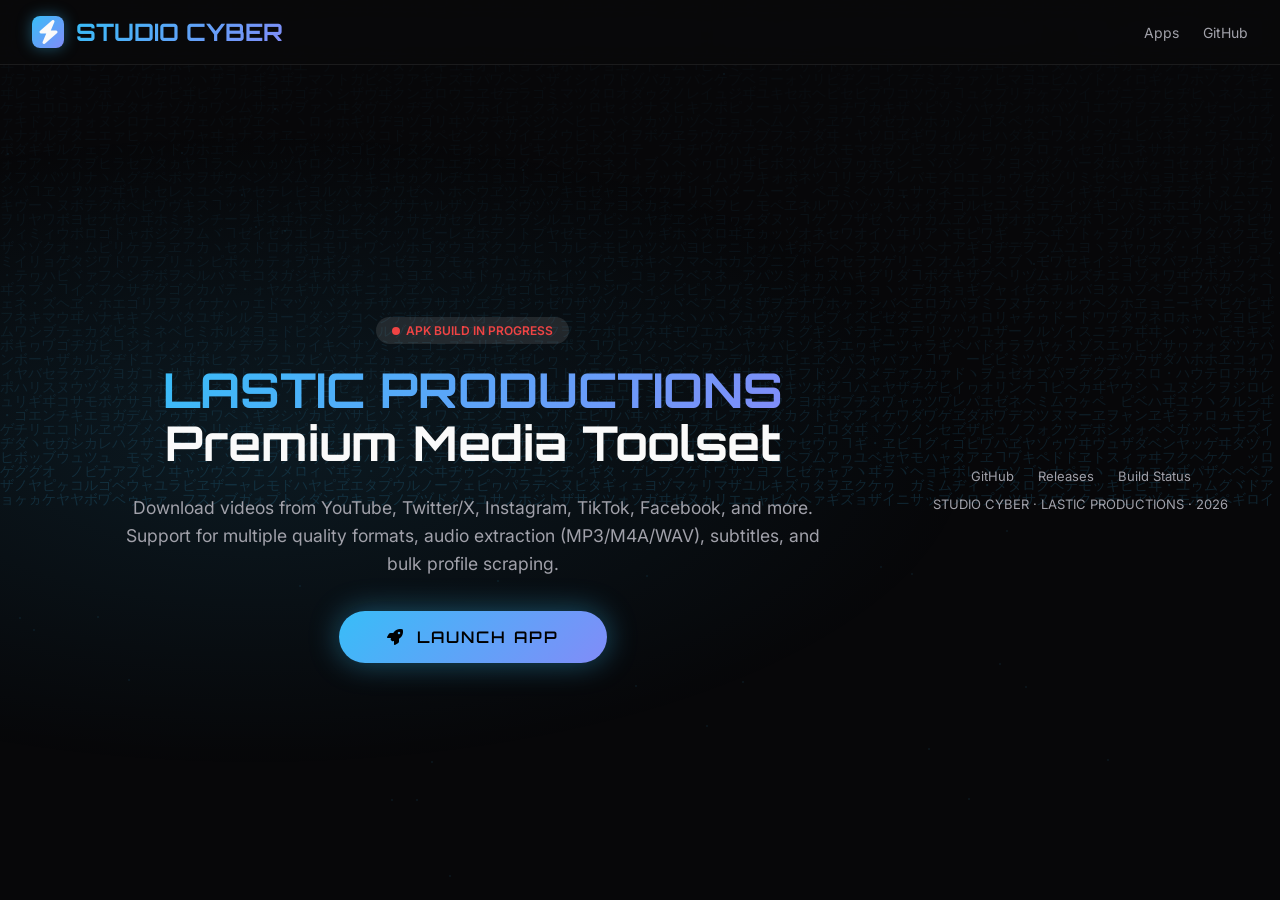
==== docs/index.html @ 693c35d9 "Full app UI: LAUNCH APP swaps in full working workspace with tabs/progress/log + CORS backend" ====
<!DOCTYPE html>
<html lang="en">
<head>
    <meta charset="UTF-8">
    <meta name="viewport" content="width=device-width, initial-scale=1.0">
    <title>STUDIO CYBER · LASTIC PRODUCTIONS</title>
    <link href="https://fonts.googleapis.com/css2?family=Orbitron:wght@400;700;900&family=Inter:wght@300;400;500;600;700&family=Outfit:wght@400;600;700&display=swap" rel="stylesheet">
    <link rel="stylesheet" href="https://cdnjs.cloudflare.com/ajax/libs/font-awesome/6.5.0/css/all.min.css">
    <style>
        :root {
            --bg-body: #09090b;
            --bg-card: rgba(24, 24, 27, 0.6);
            --card-bg: #181818;
            --input-bg: #202020;
            --text-primary: #fafafa;
            --text-secondary: #a1a1aa;
            --border-color: rgba(255, 255, 255, 0.08);
            --accent-blue: #38bdf8;
            --accent-purple: #818cf8;
            --accent-primary: #38bdf8;
            --accent-secondary: #818cf8;
            --gradient-main: linear-gradient(135deg, #38bdf8 0%, #818cf8 100%);
            --success: #10b981;
            --danger: #ef4444;
            --radius: 12px;
            --font-sans: 'Inter', -apple-system, BlinkMacSystemFont, "Segoe UI", Roboto, sans-serif;
            --font-display: 'Orbitron', monospace;
        }
        * { margin: 0; padding: 0; box-sizing: border-box; }
        body { background-color: var(--bg-body); color: var(--text-primary); font-family: var(--font-sans); min-height: 100vh; overflow-x: hidden; }
        .matrix-rain { position: fixed; top: 0; left: 0; width: 100vw; height: 100vh; z-index: 0; opacity: 0.15; pointer-events: none; }
        header { position: fixed; top: 0; left: 0; width: 100%; padding: 16px 32px; display: flex; justify-content: space-between; align-items: center; z-index: 100; background: rgba(9, 9, 11, 0.8); backdrop-filter: blur(10px); border-bottom: 1px solid var(--border-color); }
        .logo { display: flex; align-items: center; gap: 12px; font-family: var(--font-display); font-size: 24px; font-weight: 700; }
        .logo-icon { width: 32px; height: 32px; background: var(--gradient-main); border-radius: 8px; display: flex; align-items: center; justify-content: center; box-shadow: 0 0 15px rgba(56,189,248,0.4); }
        .logo-text { background: var(--gradient-main); -webkit-background-clip: text; -webkit-text-fill-color: transparent; }
        .header-links { display: flex; gap: 24px; }
        .header-links a { color: var(--text-secondary); text-decoration: none; font-size: 14px; transition: color 0.2s; cursor: pointer; }
        .header-links a:hover { color: var(--accent-primary); }
        .hero { position: relative; min-height: 100vh; width: 100%; display: flex; align-items: center; justify-content: center; padding: 80px 32px 0; z-index: 1; }
        .hero::before { content: ''; position: absolute; inset: 0; background: radial-gradient(ellipse at 20% 50%, rgba(56, 189, 248, 0.1), transparent 50%); z-index: 0; }
        .hero-content { position: relative; z-index: 2; text-align: center; max-width: 720px; margin: 0 auto; }
        .hero-content h1 { font-family: var(--font-display); font-size: 3rem; font-weight: 700; margin-bottom: 24px; line-height: 1.1; }
        .hero-content .gradient-text { background: var(--gradient-main); -webkit-background-clip: text; -webkit-text-fill-color: transparent; }
        .hero-content p { font-size: 1.1rem; color: var(--text-secondary); line-height: 1.6; margin-bottom: 32px; }
        .launch-btn { display: inline-flex; align-items: center; justify-content: center; gap: 12px; border: none; padding: 16px 48px; border-radius: 50px; font-size: 1rem; font-weight: 600; cursor: pointer; text-decoration: none; text-transform: uppercase; letter-spacing: 2px; transition: all 0.3s ease; font-family: var(--font-display); background: var(--gradient-main); color: #000; box-shadow: 0 0 30px rgba(56,189,248,0.4); animation: pulse 2s infinite; }
        .launch-btn:hover { transform: translateY(-2px); box-shadow: 0 0 40px rgba(56,189,248,0.6); animation: none; }
        .status-badge { display: inline-block; padding: 6px 16px; border-radius: 20px; background: rgba(255,255,255,0.1); font-size: 12px; font-weight: 600; color: var(--success); margin-bottom: 20px; }
        .status-badge.building { color: var(--danger); }
        .status-badge.building::before { content: ""; display: inline-block; width: 8px; height: 8px; background: var(--danger); border-radius: 50%; margin-right: 6px; animation: pulse 1.5s infinite; }
        .status-badge.ready::before { content: ""; display: inline-block; width: 8px; height: 8px; background: var(--success); border-radius: 50%; margin-right: 6px; }
        footer { position: relative; z-index: 2; text-align: center; padding: 40px 20px; color: var(--text-secondary); font-size: 13px; }
        .footer-links { display: flex; justify-content: center; gap: 24px; margin-bottom: 12px; }
        .footer-links a { color: var(--text-secondary); text-decoration: none; font-size: 13px; }
        .footer-links a:hover { color: var(--accent-primary); }
        .dots-container { position: fixed; top: 0; left: 0; width: 100%; height: 100%; z-index: 0; opacity: 0.3; }
        @keyframes pulse { 0%, 100% { opacity: 1; } 50% { opacity: 0.5; } }

        /* ---- APP MODE ---- */
        .app-wrap { display: none; position: relative; z-index: 1; min-height: 100vh; padding: 100px 20px 40px; }
        .app-wrap.active { display: flex; justify-content: center; }
        .hero-wrap.hidden, .hidden { display: none !important; }
        .app-container { width: 100%; max-width: 540px; }
        .app-header { text-align: center; margin-bottom: 30px; }
        .app-header h1 { font-family: var(--font-display); font-size: 1.8rem; font-weight: 700; background: var(--gradient-main); -webkit-background-clip: text; background-clip: text; -webkit-text-fill-color: transparent; letter-spacing: 1px; }
        .app-header p { color: var(--text-secondary); font-size: 0.9rem; }
        .input-section { margin-bottom: 20px; }
        .input-group, .profile-input-group { display: flex; gap: 10px; }
        input[type="text"] { flex: 1; background: var(--input-bg); border: 1px solid #333; border-radius: var(--radius); padding: 12px 16px; color: white; font-size: 1rem; transition: border-color 0.2s; font-family: var(--font-sans); }
        input[type="text"]:focus { outline: none; border-color: var(--accent-primary); }
        button { cursor: pointer; border: none; border-radius: var(--radius); font-weight: 600; transition: filter 0.2s, transform 0.1s; font-family: var(--font-sans); }
        button:active { transform: scale(0.98); }
        .action-btn { background: var(--accent-primary); color: white; padding: 0 15px; min-width: 100px; }
        .preview-card { background: var(--card-bg); border-radius: var(--radius); padding: 20px; margin-bottom: 20px; animation: slideUp 0.3s ease-out; }
        .preview-flex { display: flex; gap: 15px; margin-bottom: 20px; }
        #thumbnail { width: 132px; height: 74px; object-fit: cover; border-radius: 6px; }
        .video-info h3 { font-size: 1rem; font-weight: 600; display: -webkit-box; -webkit-line-clamp: 2; line-clamp: 2; -webkit-box-orient: vertical; overflow: hidden; }
        .settings { margin-bottom: 20px; }
        .control-group { margin-bottom: 15px; }
        .control-group label { display: block; font-size: 0.85rem; color: var(--text-secondary); margin-bottom: 5px; }
        select { width: 100%; background: var(--input-bg); color: white; border: 1px solid #444; padding: 10px; border-radius: 8px; font-size: 0.9rem; cursor: pointer; font-family: var(--font-sans); }
        .action-buttons { display: flex; flex-direction: column; gap: 10px; }
        .primary-btn { background: var(--success); color: black; padding: 14px; font-size: 1rem; letter-spacing: 0.5px; }
        .secondary-btn { background: var(--accent-secondary); color: white; padding: 14px; font-size: 1rem; }
        .progress-container { background: var(--card-bg); border-radius: var(--radius); padding: 15px; margin-bottom: 20px; }
        .status-header { display: flex; justify-content: space-between; font-size: 0.85rem; margin-bottom: 8px; }
        #speedEta { color: var(--text-secondary); }
        .progress-bar-bg { background: #333; height: 8px; border-radius: 4px; overflow: hidden; }
        .progress-bar-fill { background: var(--gradient-main); height: 100%; width: 0%; transition: width 0.3s ease-out; }
        .log-section { background: #000; border: 1px solid #222; border-radius: var(--radius); padding: 15px; }
        .log-header { display: flex; justify-content: space-between; align-items: center; font-size: 0.75rem; font-weight: 700; color: #555; margin-bottom: 10px; }
        #clearLog { background: none; color: #ff4d4d; font-size: 0.7rem; padding: 2px 8px; }
        .log-content { height: 120px; overflow-y: auto; font-family: monospace; font-size: 0.75rem; }
        .log-entry { margin-bottom: 4px; }
        .log-time { color: #555; }
        .error { color: var(--danger); }
        .success { color: var(--success); }
        .tab-switcher { display: flex; background: var(--input-bg); padding: 4px; border-radius: 10px; margin-top: 20px; gap: 4px; }
        .tab-btn { flex: 1; padding: 10px; border-radius: 8px; font-size: 0.8rem; color: var(--text-secondary); background: transparent; font-family: var(--font-display); }
        .tab-btn.active { background: var(--card-bg); color: var(--text-primary); box-shadow: 0 4px 12px rgba(0,0,0,0.3); }
        .tab-content { display: none; animation: fadeIn 0.3s ease-out; }
        .tab-content.active { display: block; }
        @keyframes fadeIn { from { opacity: 0; } to { opacity: 1; } }
        @keyframes slideUp { from { opacity: 0; transform: translateY(20px); } to { opacity: 1; transform: translateY(0); } }
        .profile-grid-container { background: var(--card-bg); border-radius: var(--radius); padding: 20px; margin-bottom: 20px; }
        .profile-info-header { display: flex; justify-content: space-between; align-items: center; margin-bottom: 20px; }
        #itemsFoundCount { font-size: 0.9rem; font-weight: 600; color: var(--text-secondary); }
        .download-all-btn { background: var(--success); color: black; padding: 8px 16px; font-size: 0.8rem; font-weight: 700; }
        .media-grid { display: grid; grid-template-columns: repeat(3, 1fr); gap: 10px; max-height: 400px; overflow-y: auto; padding-right: 5px; }
        .media-grid::-webkit-scrollbar, .search-results-grid::-webkit-scrollbar, .log-content::-webkit-scrollbar { width: 4px; }
        .media-grid::-webkit-scrollbar-thumb, .search-results-grid::-webkit-scrollbar-thumb { background: #333; border-radius: 2px; }
        .media-item { position: relative; aspect-ratio: 1; border-radius: 8px; overflow: hidden; background: #111; }
        .media-item img { width: 100%; height: 100%; object-fit: cover; }
        .media-overlay { position: absolute; bottom: 0; left: 0; right: 0; background: linear-gradient(transparent, rgba(0,0,0,0.8)); padding: 5px; text-align: center; }
        .media-overlay span { font-size: 0.6rem; font-weight: 700; color: white; }
        .search-results-container { background: var(--card-bg); border-radius: var(--radius); padding: 20px; margin-bottom: 20px; animation: slideUp 0.3s ease-out; }
        .search-info-header { display: flex; justify-content: space-between; align-items: center; margin-bottom: 20px; }
        #searchResultsCount { font-size: 0.9rem; font-weight: 600; color: var(--text-secondary); }
        .search-results-grid { display: grid; grid-template-columns: 1fr; gap: 12px; max-height: 500px; overflow-y: auto; padding-right: 5px; }
        .search-result-card { display: flex; gap: 12px; background: #111; border-radius: 8px; padding: 10px; align-items: center; transition: background 0.2s; }
        .search-result-card:hover { background: #1a1a1a; }
        .search-result-thumb { width: 120px; height: 68px; object-fit: cover; border-radius: 6px; flex-shrink: 0; }
        .search-result-info { flex: 1; min-width: 0; }
        .search-result-title { font-size: 0.85rem; font-weight: 600; color: var(--text-primary); display: -webkit-box; -webkit-line-clamp: 2; line-clamp: 2; -webkit-box-orient: vertical; overflow: hidden; margin-bottom: 4px; }
        .search-result-channel { font-size: 0.75rem; color: var(--text-secondary); margin-bottom: 2px; }
        .search-result-meta { font-size: 0.7rem; color: #666; }
        .search-download-btn { background: var(--success); color: black; border: none; border-radius: 50%; width: 36px; height: 36px; font-size: 1rem; cursor: pointer; display: flex; align-items: center; justify-content: center; flex-shrink: 0; transition: transform 0.2s; }
        .search-download-btn:hover { transform: scale(1.1); }
        .search-download-btn:active { transform: scale(0.95); }
        .error-text { background: rgba(239, 68, 68, 0.1); border: 1px solid rgba(239, 68, 68, 0.4); color: var(--danger); border-radius: var(--radius); padding: 12px 16px; margin-bottom: 20px; font-size: 0.9rem; }
        #downloadReady a { text-decoration: none; color: #fff; display: inline-block; width: 100%; border-radius: 12px; font-weight: 700; padding: 14px; background: var(--success); text-align: center; margin-top: 20px; }
        .mt-2 { margin-top: 8px; }
        @media (max-width: 768px) {
            .hero-content h1 { font-size: 2rem; }
            .launch-btn { padding: 14px 36px; font-size: 0.95rem; }
            header { padding: 12px 20px; }
            .hero { padding: 60px 12px 0; }
        }
    </style>
</head>
<body>

    <!-- Matrix rain canvas -->
    <canvas class="matrix-rain" id="matrixCanvas"></canvas>
    <div class="dots-container" id="dotsContainer"></div>

    <!-- Header -->
    <header>
        <div class="logo">
            <div class="logo-icon">
                <i class="fas fa-bolt"></i>
            </div>
            <span class="logo-text">STUDIO CYBER</span>
        </div>
        <nav class="header-links">
            <a id="exitAppLink" style="display:none;" onclick="exitApp()"><i class="fas fa-arrow-left"></i> Back</a>
            <a href="#features" onclick="return true">Apps</a>
            <a href="https://github.com/lasticproductions247-hub/lastic-productions-YT">GitHub</a>
        </nav>
    </header>

    <!-- Hero Section -->
    <section class="hero hero-wrap" id="heroWrap">
        <div class="hero-content">
            <span class="status-badge building" id="buildStatus">APK BUILD IN PROGRESS</span>
            <h1>
                <span class="gradient-text">LASTIC PRODUCTIONS</span><br>
                Premium Media Toolset
            </h1>
            <p>
                Download videos from YouTube, Twitter/X, Instagram, TikTok, Facebook, and more.
                Support for multiple quality formats, audio extraction (MP3/M4A/WAV), subtitles,
                and bulk profile scraping.
            </p>
            <button class="launch-btn" onclick="enterApp()">
                <i class="fas fa-rocket"></i>
                LAUNCH APP
            </button>
        </div>

        <footer id="support">
            <div class="footer-links">
                <a href="https://github.com/lasticproductions247-hub/lastic-productions-YT">GitHub</a>
                <a href="https://github.com/lasticproductions247-hub/lastic-productions-YT/releases">Releases</a>
                <a href="https://github.com/lasticproductions247-hub/lastic-productions-YT/actions">Build Status</a>
            </div>
            <p>STUDIO CYBER · LASTIC PRODUCTIONS · 2026</p>
        </footer>
    </section>

    <!-- App Mode -->
    <div class="app-wrap" id="appWrap">
        <div class="app-container">
            <header class="app-header">
                <h1>LASTIC PRODUCTIONS</h1>
                <p>Premium Media Toolset</p>
                <div class="tab-switcher">
                    <button class="tab-btn active" data-tab="singleTab">SINGLE LINK</button>
                    <button class="tab-btn" data-tab="searchTab">SEARCH</button>
                    <button class="tab-btn" data-tab="profileTab">PROFILE SCRAPER</button>
                </div>
            </header>

            <main class="content">
                <!-- Single Link Tab -->
                <div id="singleTab" class="tab-content active">
                    <section class="input-section">
                        <div class="input-group">
                            <input type="text" id="videoUrl" placeholder="Paste YouTube/Social link here..." autocomplete="off">
                            <button id="analyzeBtn" class="action-btn">ANALYZE</button>
                        </div>
                    </section>

                    <section id="previewSection" class="preview-card hidden">
                        <div class="preview-flex">
                            <img id="thumbnail" src="" alt="Thumbnail">
                            <div class="video-info">
                                <h3 id="videoTitle"></h3>
                            </div>
                        </div>
                        <div class="settings">
                            <div class="control-group">
                                <label>Video Quality:</label>
                                <select id="qualitySelect"></select>
                            </div>
                            <div id="playlistInfo" class="control-group hidden">
                                <label style="color: var(--accent-primary);">📁 Playlist detected - <span id="videoCount">0</span> videos</label>
                            </div>
                            <div class="control-group">
                                <label>
                                    <input type="checkbox" id="subtitleToggle" style="accent-color: var(--success);"> Download Subtitles
                                </label>
                                <div id="subtitleSettings" class="hidden" style="margin-top: 8px;">
                                    <label>Language:</label>
                                    <select id="subLangSelect">
                                        <option value="en">English</option>
                                        <option value="es">Spanish</option>
                                        <option value="fr">French</option>
                                        <option value="de">German</option>
                                        <option value="ja">Japanese</option>
                                        <option value="ko">Korean</option>
                                        <option value="zh">Chinese</option>
                                        <option value="ru">Russian</option>
                                        <option value="pt">Portuguese</option>
                                        <option value="ar">Arabic</option>
                                    </select>
                                </div>
                            </div>
                            <div id="audioSettings" class="control-group hidden">
                                <label>Format:</label>
                                <select id="formatSelect">
                                    <option value="mp3">MP3</option>
                                    <option value="m4a">M4A</option>
                                    <option value="wav">WAV</option>
                                </select>
                                <label class="mt-2">Bitrate:</label>
                                <select id="bitrateSelect">
                                    <option value="320">320kbps</option>
                                    <option value="256">256kbps</option>
                                    <option value="192">192kbps</option>
                                    <option value="128">128kbps</option>
                                </select>
                            </div>
                        </div>
                        <div class="action-buttons">
                            <button id="downloadBtn" class="primary-btn">DOWNLOAD VIDEO</button>
                            <button id="quickMp3Btn" class="secondary-btn">QUICK MP3</button>
                        </div>
                    </section>
                </div>

                <!-- Search Tab -->
                <div id="searchTab" class="tab-content">
                    <section class="input-section">
                        <div class="input-group">
                            <input type="text" id="searchQuery" placeholder="Search YouTube videos..." autocomplete="off">
                            <button id="searchBtn" class="action-btn">SEARCH</button>
                        </div>
                    </section>

                    <section id="searchResults" class="search-results-container hidden">
                        <div class="search-info-header">
                            <span id="searchResultsCount">0 results</span>
                        </div>
                        <div id="searchResultsGrid" class="search-results-grid"></div>
                    </section>
                </div>

                <!-- Profile Scraper Tab -->
                <div id="profileTab" class="tab-content">
                    <section class="input-section">
                        <div class="profile-input-group">
                            <input type="text" id="profileUrl" placeholder="Paste Profile URL (Twitter, Instagram, etc)..." autocomplete="off">
                            <button id="scrapeProfileBtn" class="action-btn">SCRAPE PROFILE</button>
                        </div>
                    </section>

                    <section id="profilePreview" class="profile-grid-container hidden">
                        <div class="profile-info-header">
                            <span id="itemsFoundCount">0 items found</span>
                            <button id="downloadAllProfileBtn" class="download-all-btn">DOWNLOAD ALL</button>
                        </div>
                        <div id="profileMediaGrid" class="media-grid"></div>
                    </section>
                </div>

                <div id="errorMessage" class="error-text hidden"></div>

                <!-- Progress Section -->
                <section id="progressSection" class="progress-container hidden">
                    <div class="status-header">
                        <span id="statusLabel">READY</span>
                        <span id="speedEta"></span>
                    </div>
                    <div class="progress-bar-bg">
                        <div id="progressBar" class="progress-bar-fill"></div>
                    </div>
                    <div id="downloadReady" class="hidden">
                        <a href="" target="_blank">💾 SAVE TO DEVICE</a>
                    </div>
                </section>

                <!-- Log Section -->
                <section class="log-section">
                    <div class="log-header">
                        <span>SYSTEM LOG</span>
                        <button id="clearLog">CLEAR</button>
                    </div>
                    <div id="statusLog" class="log-content">
                        <p class="log-entry">System ready...</p>
                    </div>
                </section>
            </main>
        </div>
    </div>

    <script>
        const API_URL = "https://lastic-downloader-backend.onrender.com";

        // Matrix rain animation
        const canvas = document.getElementById('matrixCanvas');
        const ctx = canvas.getContext('2d');
        let columns = [];
        const fontSize = 14;
        let cols;

        function initCanvas() {
            canvas.width = window.innerWidth;
            canvas.height = window.innerHeight;
            cols = Math.floor(canvas.width / fontSize);
            columns = Array(cols).fill(0);
        }

        function drawMatrix() {
            ctx.fillStyle = 'rgba(0, 0, 0, 0.05)';
            ctx.fillRect(0, 0, canvas.width, canvas.height);
            ctx.fillStyle = '#38bdf8';
            ctx.font = `${fontSize}px monospace`;
            for (let i = 0; i < columns.length; i++) {
                const text = String.fromCharCode(0x30A0 + Math.random() * 96);
                const x = i * fontSize;
                const y = columns[i] * fontSize;
                ctx.fillText(text, x, y);
                if (y > canvas.height && Math.random() > 0.975) {
                    columns[i] = 0;
                }
                columns[i]++;
            }
            requestAnimationFrame(drawMatrix);
        }

        window.addEventListener('resize', initCanvas);
        initCanvas();
        drawMatrix();

        // Matrix dots background
        const dotsContainer = document.getElementById('dotsContainer');
        const dotCount = 50;
        for (let i = 0; i < dotCount; i++) {
            const dot = document.createElement('div');
            dot.style.position = 'absolute';
            dot.style.width = '2px';
            dot.style.height = '2px';
            dot.style.background = '#38bdf8';
            dot.style.borderRadius = '50%';
            dot.style.opacity = '0.3';
            dot.style.left = Math.random() * 100 + 'vw';
            dot.style.top = Math.random() * 100 + 'vh';
            dotsContainer.appendChild(dot);
        }

        // Check build status
        async function checkBuildStatus() {
            try {
                const res = await fetch('https://api.github.com/repos/lasticproductions247-hub/lastic-productions-YT/actions/runs?per_page=3');
                const data = await res.json();
                const latest = data.workflow_runs?.[0];
                if (latest) {
                    const statusEl = document.getElementById('buildStatus');
                    if (latest.status === 'in_progress' || latest.status === 'queued') {
                        statusEl.textContent = 'APK BUILD IN PROGRESS';
                        statusEl.className = 'status-badge building';
                    } else if (latest.conclusion === 'success') {
                        statusEl.textContent = 'APK READY FOR DOWNLOAD';
                        statusEl.className = 'status-badge ready';
                    }
                }
            } catch(e) {
                console.log('Status check failed');
            }
        }

        checkBuildStatus();
        setInterval(checkBuildStatus, 60000);

        // Enter / exit full app
        function enterApp() {
            document.getElementById('heroWrap').classList.add('hidden');
            document.getElementById('appWrap').classList.add('active');
            document.getElementById('exitAppLink').style.display = '';
            addLog('Full workspace loaded.');
        }

        function exitApp() {
            document.getElementById('appWrap').classList.remove('active');
            document.getElementById('heroWrap').classList.remove('hidden');
            document.getElementById('exitAppLink').style.display = 'none';
        }

        // Tab Switching Logic
        document.querySelectorAll('.tab-btn').forEach(btn => {
            btn.onclick = () => {
                document.querySelectorAll('.tab-btn').forEach(b => b.classList.remove('active'));
                document.querySelectorAll('.tab-content').forEach(c => c.classList.remove('active'));
                btn.classList.add('active');
                document.getElementById(btn.dataset.tab).classList.add('active');
                addLog(`Switched to: ${btn.textContent}`);
            };
        });

        const elements = {
            videoUrl: document.getElementById('videoUrl'),
            analyzeBtn: document.getElementById('analyzeBtn'),
            previewSection: document.getElementById('previewSection'),
            thumbnail: document.getElementById('thumbnail'),
            videoTitle: document.getElementById('videoTitle'),
            qualitySelect: document.getElementById('qualitySelect'),
            playlistInfo: document.getElementById('playlistInfo'),
            videoCount: document.getElementById('videoCount'),
            subtitleToggle: document.getElementById('subtitleToggle'),
            subtitleSettings: document.getElementById('subtitleSettings'),
            subLangSelect: document.getElementById('subLangSelect'),
            audioSettings: document.getElementById('audioSettings'),
            downloadBtn: document.getElementById('downloadBtn'),
            quickMp3Btn: document.getElementById('quickMp3Btn'),

            profileUrl: document.getElementById('profileUrl'),
            scrapeProfileBtn: document.getElementById('scrapeProfileBtn'),
            profilePreview: document.getElementById('profilePreview'),
            itemsFoundCount: document.getElementById('itemsFoundCount'),
            profileMediaGrid: document.getElementById('profileMediaGrid'),
            downloadAllProfileBtn: document.getElementById('downloadAllProfileBtn'),

            searchQuery: document.getElementById('searchQuery'),
            searchBtn: document.getElementById('searchBtn'),
            searchResults: document.getElementById('searchResults'),
            searchResultsCount: document.getElementById('searchResultsCount'),
            searchResultsGrid: document.getElementById('searchResultsGrid'),

            progressSection: document.getElementById('progressSection'),
            statusLabel: document.getElementById('statusLabel'),
            speedEta: document.getElementById('speedEta'),
            progressBar: document.getElementById('progressBar'),
            statusLog: document.getElementById('statusLog'),
            clearLog: document.getElementById('clearLog'),
            errorMessage: document.getElementById('errorMessage'),
            downloadReady: document.getElementById('downloadReady')
        };

        function addLog(msg, type = 'info') {
            const entry = document.createElement('p');
            entry.className = `log-entry ${type}`;
            const time = new Date().toLocaleTimeString([], { hour12: false });
            entry.innerHTML = `<span class="log-time">[${time}]</span> ${msg}`;
            elements.statusLog.appendChild(entry);
            elements.statusLog.scrollTop = elements.statusLog.scrollHeight;
        }

        // --- SINGLE LINK LOGIC ---
        elements.analyzeBtn.onclick = async () => {
            const url = elements.videoUrl.value.trim();
            if(!url) return;

            elements.analyzeBtn.disabled = true;
            elements.analyzeBtn.textContent = '...';
            elements.errorMessage.classList.add('hidden');
            addLog(`Analyzing URL: ${url.substring(0, 50)}...`);

            try {
                const res = await fetch(`${API_URL}/analyze`, {
                    method: 'POST',
                    headers: {'Content-Type': 'application/json'},
                    body: JSON.stringify({url})
                });
                const data = await res.json();

                if(data.error) throw new Error(data.error);

                elements.thumbnail.src = data.thumbnail;
                elements.videoTitle.textContent = data.title;
                elements.qualitySelect.innerHTML = data.qualities.map(q => `<option value="${q}">${q}</option>`).join('');

                if(data.is_playlist) {
                    elements.playlistInfo.classList.remove('hidden');
                    elements.videoCount.textContent = data.video_count;
                    elements.downloadBtn.textContent = 'DOWNLOAD PLAYLIST';
                } else {
                    elements.playlistInfo.classList.add('hidden');
                    elements.downloadBtn.textContent = 'DOWNLOAD VIDEO';
                }

                elements.previewSection.classList.remove('hidden');
                addLog(`Analyzed: ${data.title}`);
            } catch (err) {
                elements.errorMessage.textContent = err.message;
                elements.errorMessage.classList.remove('hidden');
                addLog(`Analysis failed: ${err.message}`, 'error');
            } finally {
                elements.analyzeBtn.disabled = false;
                elements.analyzeBtn.textContent = 'ANALYZE';
            }
        };

        elements.qualitySelect.onchange = () => {
            if(elements.qualitySelect.value === 'Audio Only') {
                elements.audioSettings.classList.remove('hidden');
            } else {
                elements.audioSettings.classList.add('hidden');
            }
        };

        elements.subtitleToggle.onchange = () => {
            if(elements.subtitleToggle.checked) {
                elements.subtitleSettings.classList.remove('hidden');
            } else {
                elements.subtitleSettings.classList.add('hidden');
            }
        };

        // --- PROFILE SCRAPER LOGIC ---
        elements.scrapeProfileBtn.onclick = async () => {
            const url = elements.profileUrl.value.trim();
            if(!url) return;

            elements.scrapeProfileBtn.disabled = true;
            elements.scrapeProfileBtn.textContent = 'SCRAPING...';
            elements.profilePreview.classList.add('hidden');
            elements.errorMessage.classList.add('hidden');
            addLog(`Scraping profile: ${url.substring(0, 50)}...`);

            try {
                const res = await fetch(`${API_URL}/profile/analyze`, {
                    method: 'POST',
                    headers: {'Content-Type': 'application/json'},
                    body: JSON.stringify({url})
                });
                const data = await res.json();

                if(data.error) throw new Error(data.error);

                elements.itemsFoundCount.textContent = `${data.items.length} items found`;
                elements.profileMediaGrid.innerHTML = data.items.map(item => `
                    <div class="media-item">
                        <img src="${item.thumbnail}" loading="lazy">
                        <div class="media-overlay">
                            <span>${item.type.toUpperCase()}</span>
                        </div>
                    </div>
                `).join('');

                elements.profilePreview.classList.remove('hidden');
                addLog(`Found ${data.items.length} media items on profile.`);
            } catch (err) {
                elements.errorMessage.textContent = err.message;
                elements.errorMessage.classList.remove('hidden');
                addLog(`Scrape failed: ${err.message}`, 'error');
            } finally {
                elements.scrapeProfileBtn.disabled = false;
                elements.scrapeProfileBtn.textContent = 'SCRAPE PROFILE';
            }
        };

        elements.downloadAllProfileBtn.onclick = async () => {
             const url = elements.profileUrl.value.trim();
             addLog(`Starting bulk download for profile...`);
             elements.downloadAllProfileBtn.disabled = true;

             try {
                const res = await fetch(`${API_URL}/profile/download`, {
                    method: 'POST',
                    headers: {'Content-Type': 'application/json'},
                    body: JSON.stringify({url})
                });
                if(!res.ok) {
                    const err = await res.json();
                    throw new Error(err.error || `HTTP ${res.status}`);
                }
                pollStatus();
             } catch (err) {
                 addLog(`Bulk download failed: ${err.message}`, 'error');
                 elements.downloadAllProfileBtn.disabled = false;
             }
        };

        // --- SEARCH LOGIC ---
        elements.searchBtn.onclick = async () => {
            const query = elements.searchQuery.value.trim();
            if(!query) return;

            elements.searchBtn.disabled = true;
            elements.searchBtn.textContent = '...';
            elements.errorMessage.classList.add('hidden');
            elements.searchResults.classList.add('hidden');
            addLog(`Searching: ${query.substring(0, 50)}...`);

            try {
                const res = await fetch(`${API_URL}/search`, {
                    method: 'POST',
                    headers: {'Content-Type': 'application/json'},
                    body: JSON.stringify({query, max_results: 12})
                });
                const data = await res.json();

                if(data.error) throw new Error(data.error);

                elements.searchResultsCount.textContent = `${data.results.length} results for "${data.query}"`;
                elements.searchResultsGrid.innerHTML = data.results.map(item => `
                    <div class="search-result-card" data-url="${item.url}">
                        <img src="${item.thumbnail}" loading="lazy" class="search-result-thumb">
                        <div class="search-result-info">
                            <h4 class="search-result-title">${item.title}</h4>
                            <p class="search-result-channel">${item.channel}</p>
                            <p class="search-result-meta">${formatDuration(item.duration)} • ${formatViews(item.views)}</p>
                        </div>
                        <button class="search-download-btn" onclick="downloadFromSearch('${item.url.replace(/'/g, "\\'")}')">⬇</button>
                    </div>
                `).join('');

                elements.searchResults.classList.remove('hidden');
                addLog(`Found ${data.results.length} results.`);
            } catch (err) {
                elements.errorMessage.textContent = err.message;
                elements.errorMessage.classList.remove('hidden');
                addLog(`Search failed: ${err.message}`, 'error');
            } finally {
                elements.searchBtn.disabled = false;
                elements.searchBtn.textContent = 'SEARCH';
            }
        };

        function formatDuration(seconds) {
            if(!seconds) return 'LIVE';
            const mins = Math.floor(seconds / 60);
            const secs = seconds % 60;
            return `${mins}:${secs.toString().padStart(2, '0')}`;
        }

        function formatViews(views) {
            if(!views) return '0 views';
            if(views >= 1000000) return `${(views/1000000).toFixed(1)}M views`;
            if(views >= 1000) return `${(views/1000).toFixed(1)}K views`;
            return `${views} views`;
        }

        async function downloadFromSearch(url) {
            elements.videoUrl.value = url;
            document.querySelector('[data-tab="singleTab"]').click();

            setTimeout(async () => {
                elements.analyzeBtn.click();
            }, 300);
        }

        async function startDownload(config) {
            const url = elements.videoUrl.value.trim() || elements.profileUrl.value.trim();
            elements.downloadBtn.disabled = true;
            elements.quickMp3Btn.disabled = true;
            elements.downloadReady.classList.add('hidden');
            elements.progressSection.classList.remove('hidden');
            addLog(`Initializing download: ${config.quality}...`);

            try {
                const res = await fetch(`${API_URL}/download`, {
                    method: 'POST',
                    headers: {'Content-Type': 'application/json'},
                    body: JSON.stringify({ url, ...config })
                });
                const data = await res.json();
                if (!res.ok || data.error) throw new Error(data.error || `HTTP ${res.status}`);
                pollStatus();
            } catch (err) {
                addLog(`Download failed: ${err.message}`, 'error');
                elements.downloadBtn.disabled = false;
                elements.quickMp3Btn.disabled = false;
            }
        }

        elements.downloadBtn.onclick = () => {
            startDownload({
                quality: elements.qualitySelect.value,
                audio_format: document.getElementById('formatSelect').value,
                bitrate: document.getElementById('bitrateSelect').value,
                download_subs: elements.subtitleToggle.checked,
                sub_langs: elements.subLangSelect.value
            });
        };

        elements.quickMp3Btn.onclick = () => {
            startDownload({
                quality: 'Audio Only',
                audio_format: 'mp3',
                bitrate: '320',
                download_subs: false
            });
        };

        let pollInterval;
        function pollStatus() {
            if(pollInterval) clearInterval(pollInterval);
            pollInterval = setInterval(async () => {
                try {
                    const res = await fetch(`${API_URL}/status`);
                    if(!res.ok) throw new Error(`HTTP ${res.status}`);
                    const data = await res.json();

                    elements.statusLabel.textContent = data.status;
                    elements.progressBar.style.width = `${data.progress}%`;
                    elements.speedEta.textContent = data.speed || '';

                    if(data.finished || data.error) {
                        clearInterval(pollInterval);
                        elements.downloadBtn.disabled = false;
                        elements.quickMp3Btn.disabled = false;
                        elements.downloadAllProfileBtn.disabled = false;

                        if(data.finished) {
                            addLog(`Download complete!`, 'success');
                            elements.statusLabel.textContent = "✔️ DOWNLOAD DONE";
                            const ready = elements.downloadReady.querySelector('a');
                            ready.href = `${API_URL}/get_file`;
                            elements.downloadReady.classList.remove('hidden');
                        } else {
                            addLog(`Error: ${data.error}`, 'error');
                        }
                    }
                } catch (err) {
                    addLog(`Status check failed: ${err.message}`, 'error');
                    clearInterval(pollInterval);
                    elements.downloadBtn.disabled = false;
                    elements.quickMp3Btn.disabled = false;
                    elements.downloadAllProfileBtn.disabled = false;
                }
            }, 1000);
        }

        elements.clearLog.onclick = () => {
            elements.statusLog.innerHTML = '';
            addLog('Log cleared.');
        };

        console.log("%cSTUDIO CYBER · LASTIC PRODUCTIONS", "color:#38bdf8; font-family:monospace");
    </script>
</body>
</html>
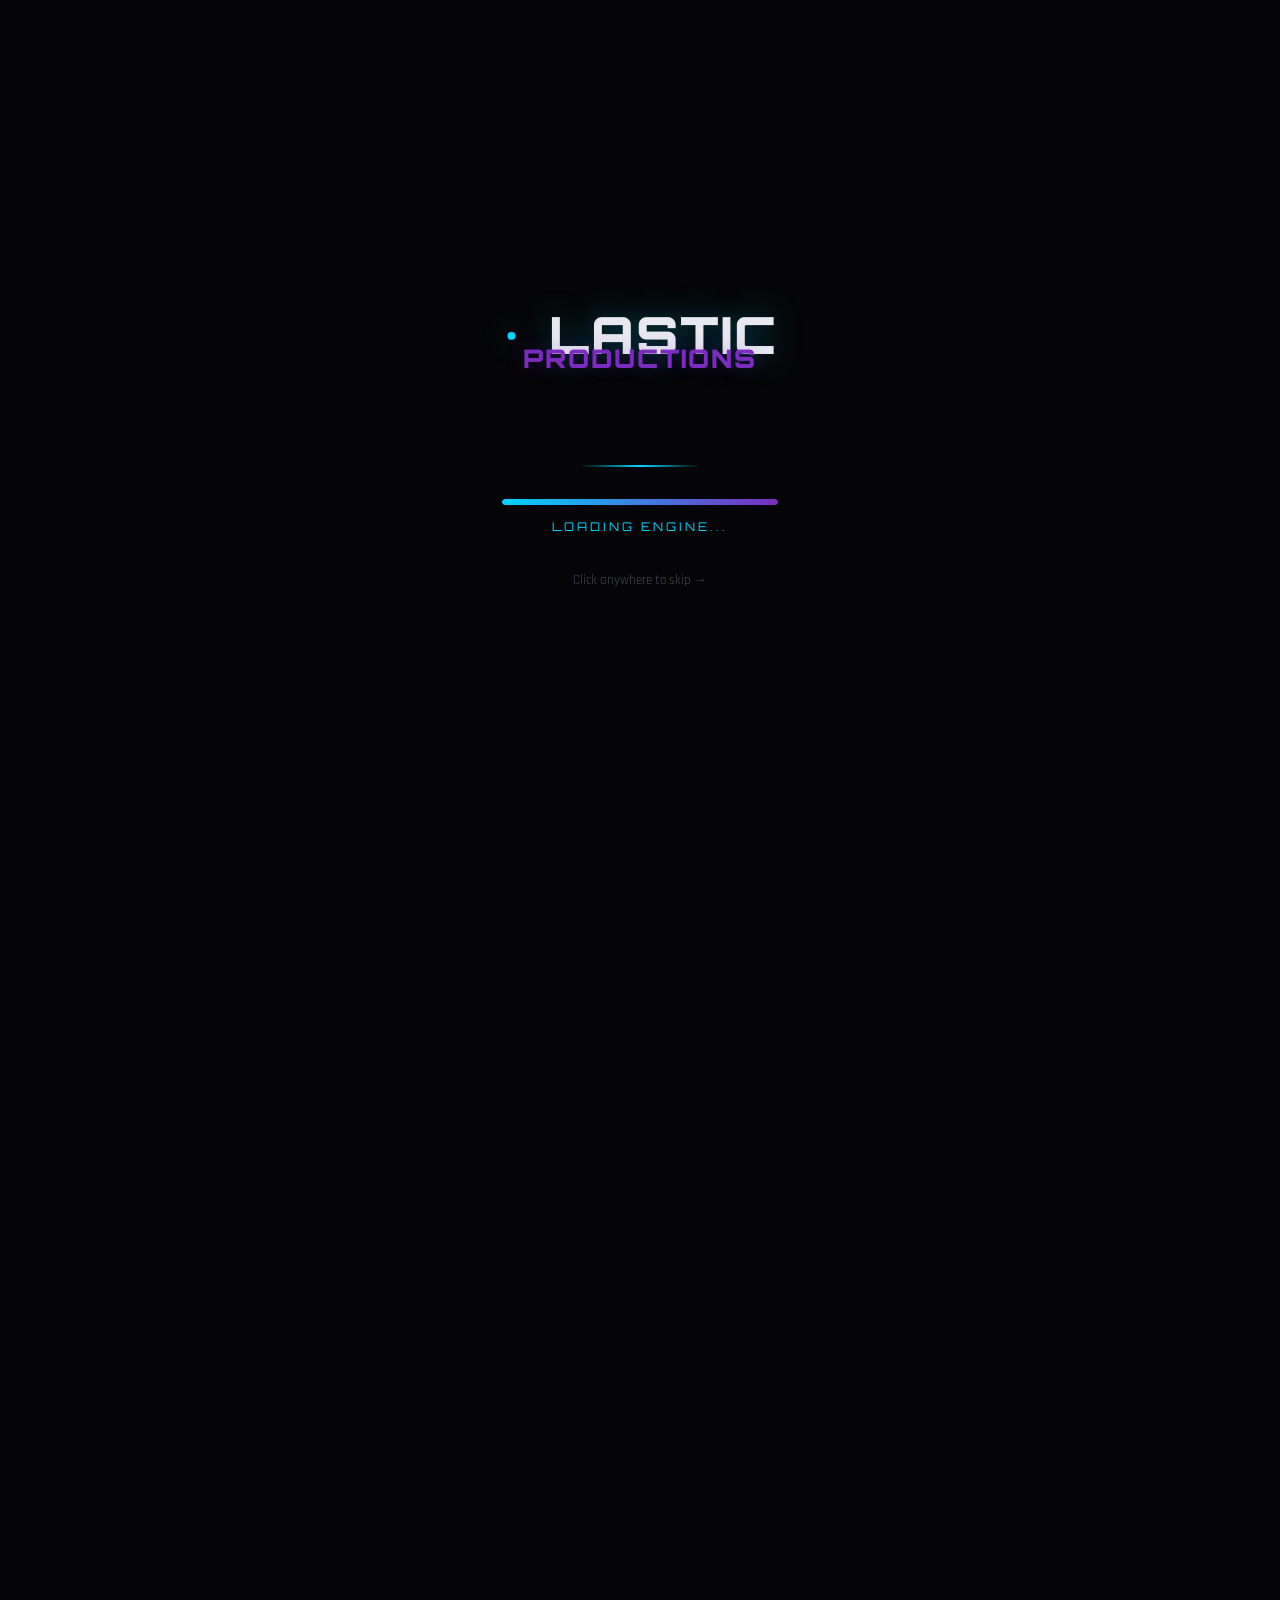
==== commit 6e493e97: "Publish landing site to docs/ for GitHub Pages; robust image fallbacks; use live Render URL" ====
--- a/docs/index.html
+++ b/docs/index.html
@@ -3,771 +3,374 @@
 <head>
     <meta charset="UTF-8">
     <meta name="viewport" content="width=device-width, initial-scale=1.0">
-    <title>STUDIO CYBER · LASTIC PRODUCTIONS</title>
-    <link href="https://fonts.googleapis.com/css2?family=Orbitron:wght@400;700;900&family=Inter:wght@300;400;500;600;700&family=Outfit:wght@400;600;700&display=swap" rel="stylesheet">
-    <link rel="stylesheet" href="https://cdnjs.cloudflare.com/ajax/libs/font-awesome/6.5.0/css/all.min.css">
-    <style>
-        :root {
-            --bg-body: #09090b;
-            --bg-card: rgba(24, 24, 27, 0.6);
-            --card-bg: #181818;
-            --input-bg: #202020;
-            --text-primary: #fafafa;
-            --text-secondary: #a1a1aa;
-            --border-color: rgba(255, 255, 255, 0.08);
-            --accent-blue: #38bdf8;
-            --accent-purple: #818cf8;
-            --accent-primary: #38bdf8;
-            --accent-secondary: #818cf8;
-            --gradient-main: linear-gradient(135deg, #38bdf8 0%, #818cf8 100%);
-            --success: #10b981;
-            --danger: #ef4444;
-            --radius: 12px;
-            --font-sans: 'Inter', -apple-system, BlinkMacSystemFont, "Segoe UI", Roboto, sans-serif;
-            --font-display: 'Orbitron', monospace;
-        }
-        * { margin: 0; padding: 0; box-sizing: border-box; }
-        body { background-color: var(--bg-body); color: var(--text-primary); font-family: var(--font-sans); min-height: 100vh; overflow-x: hidden; }
-        .matrix-rain { position: fixed; top: 0; left: 0; width: 100vw; height: 100vh; z-index: 0; opacity: 0.15; pointer-events: none; }
-        header { position: fixed; top: 0; left: 0; width: 100%; padding: 16px 32px; display: flex; justify-content: space-between; align-items: center; z-index: 100; background: rgba(9, 9, 11, 0.8); backdrop-filter: blur(10px); border-bottom: 1px solid var(--border-color); }
-        .logo { display: flex; align-items: center; gap: 12px; font-family: var(--font-display); font-size: 24px; font-weight: 700; }
-        .logo-icon { width: 32px; height: 32px; background: var(--gradient-main); border-radius: 8px; display: flex; align-items: center; justify-content: center; box-shadow: 0 0 15px rgba(56,189,248,0.4); }
-        .logo-text { background: var(--gradient-main); -webkit-background-clip: text; -webkit-text-fill-color: transparent; }
-        .header-links { display: flex; gap: 24px; }
-        .header-links a { color: var(--text-secondary); text-decoration: none; font-size: 14px; transition: color 0.2s; cursor: pointer; }
-        .header-links a:hover { color: var(--accent-primary); }
-        .hero { position: relative; min-height: 100vh; width: 100%; display: flex; align-items: center; justify-content: center; padding: 80px 32px 0; z-index: 1; }
-        .hero::before { content: ''; position: absolute; inset: 0; background: radial-gradient(ellipse at 20% 50%, rgba(56, 189, 248, 0.1), transparent 50%); z-index: 0; }
-        .hero-content { position: relative; z-index: 2; text-align: center; max-width: 720px; margin: 0 auto; }
-        .hero-content h1 { font-family: var(--font-display); font-size: 3rem; font-weight: 700; margin-bottom: 24px; line-height: 1.1; }
-        .hero-content .gradient-text { background: var(--gradient-main); -webkit-background-clip: text; -webkit-text-fill-color: transparent; }
-        .hero-content p { font-size: 1.1rem; color: var(--text-secondary); line-height: 1.6; margin-bottom: 32px; }
-        .launch-btn { display: inline-flex; align-items: center; justify-content: center; gap: 12px; border: none; padding: 16px 48px; border-radius: 50px; font-size: 1rem; font-weight: 600; cursor: pointer; text-decoration: none; text-transform: uppercase; letter-spacing: 2px; transition: all 0.3s ease; font-family: var(--font-display); background: var(--gradient-main); color: #000; box-shadow: 0 0 30px rgba(56,189,248,0.4); animation: pulse 2s infinite; }
-        .launch-btn:hover { transform: translateY(-2px); box-shadow: 0 0 40px rgba(56,189,248,0.6); animation: none; }
-        .status-badge { display: inline-block; padding: 6px 16px; border-radius: 20px; background: rgba(255,255,255,0.1); font-size: 12px; font-weight: 600; color: var(--success); margin-bottom: 20px; }
-        .status-badge.building { color: var(--danger); }
-        .status-badge.building::before { content: ""; display: inline-block; width: 8px; height: 8px; background: var(--danger); border-radius: 50%; margin-right: 6px; animation: pulse 1.5s infinite; }
-        .status-badge.ready::before { content: ""; display: inline-block; width: 8px; height: 8px; background: var(--success); border-radius: 50%; margin-right: 6px; }
-        footer { position: relative; z-index: 2; text-align: center; padding: 40px 20px; color: var(--text-secondary); font-size: 13px; }
-        .footer-links { display: flex; justify-content: center; gap: 24px; margin-bottom: 12px; }
-        .footer-links a { color: var(--text-secondary); text-decoration: none; font-size: 13px; }
-        .footer-links a:hover { color: var(--accent-primary); }
-        .dots-container { position: fixed; top: 0; left: 0; width: 100%; height: 100%; z-index: 0; opacity: 0.3; }
-        @keyframes pulse { 0%, 100% { opacity: 1; } 50% { opacity: 0.5; } }
-
-        /* ---- APP MODE ---- */
-        .app-wrap { display: none; position: relative; z-index: 1; min-height: 100vh; padding: 100px 20px 40px; }
-        .app-wrap.active { display: flex; justify-content: center; }
-        .hero-wrap.hidden, .hidden { display: none !important; }
-        .app-container { width: 100%; max-width: 540px; }
-        .app-header { text-align: center; margin-bottom: 30px; }
-        .app-header h1 { font-family: var(--font-display); font-size: 1.8rem; font-weight: 700; background: var(--gradient-main); -webkit-background-clip: text; background-clip: text; -webkit-text-fill-color: transparent; letter-spacing: 1px; }
-        .app-header p { color: var(--text-secondary); font-size: 0.9rem; }
-        .input-section { margin-bottom: 20px; }
-        .input-group, .profile-input-group { display: flex; gap: 10px; }
-        input[type="text"] { flex: 1; background: var(--input-bg); border: 1px solid #333; border-radius: var(--radius); padding: 12px 16px; color: white; font-size: 1rem; transition: border-color 0.2s; font-family: var(--font-sans); }
-        input[type="text"]:focus { outline: none; border-color: var(--accent-primary); }
-        button { cursor: pointer; border: none; border-radius: var(--radius); font-weight: 600; transition: filter 0.2s, transform 0.1s; font-family: var(--font-sans); }
-        button:active { transform: scale(0.98); }
-        .action-btn { background: var(--accent-primary); color: white; padding: 0 15px; min-width: 100px; }
-        .preview-card { background: var(--card-bg); border-radius: var(--radius); padding: 20px; margin-bottom: 20px; animation: slideUp 0.3s ease-out; }
-        .preview-flex { display: flex; gap: 15px; margin-bottom: 20px; }
-        #thumbnail { width: 132px; height: 74px; object-fit: cover; border-radius: 6px; }
-        .video-info h3 { font-size: 1rem; font-weight: 600; display: -webkit-box; -webkit-line-clamp: 2; line-clamp: 2; -webkit-box-orient: vertical; overflow: hidden; }
-        .settings { margin-bottom: 20px; }
-        .control-group { margin-bottom: 15px; }
-        .control-group label { display: block; font-size: 0.85rem; color: var(--text-secondary); margin-bottom: 5px; }
-        select { width: 100%; background: var(--input-bg); color: white; border: 1px solid #444; padding: 10px; border-radius: 8px; font-size: 0.9rem; cursor: pointer; font-family: var(--font-sans); }
-        .action-buttons { display: flex; flex-direction: column; gap: 10px; }
-        .primary-btn { background: var(--success); color: black; padding: 14px; font-size: 1rem; letter-spacing: 0.5px; }
-        .secondary-btn { background: var(--accent-secondary); color: white; padding: 14px; font-size: 1rem; }
-        .progress-container { background: var(--card-bg); border-radius: var(--radius); padding: 15px; margin-bottom: 20px; }
-        .status-header { display: flex; justify-content: space-between; font-size: 0.85rem; margin-bottom: 8px; }
-        #speedEta { color: var(--text-secondary); }
-        .progress-bar-bg { background: #333; height: 8px; border-radius: 4px; overflow: hidden; }
-        .progress-bar-fill { background: var(--gradient-main); height: 100%; width: 0%; transition: width 0.3s ease-out; }
-        .log-section { background: #000; border: 1px solid #222; border-radius: var(--radius); padding: 15px; }
-        .log-header { display: flex; justify-content: space-between; align-items: center; font-size: 0.75rem; font-weight: 700; color: #555; margin-bottom: 10px; }
-        #clearLog { background: none; color: #ff4d4d; font-size: 0.7rem; padding: 2px 8px; }
-        .log-content { height: 120px; overflow-y: auto; font-family: monospace; font-size: 0.75rem; }
-        .log-entry { margin-bottom: 4px; }
-        .log-time { color: #555; }
-        .error { color: var(--danger); }
-        .success { color: var(--success); }
-        .tab-switcher { display: flex; background: var(--input-bg); padding: 4px; border-radius: 10px; margin-top: 20px; gap: 4px; }
-        .tab-btn { flex: 1; padding: 10px; border-radius: 8px; font-size: 0.8rem; color: var(--text-secondary); background: transparent; font-family: var(--font-display); }
-        .tab-btn.active { background: var(--card-bg); color: var(--text-primary); box-shadow: 0 4px 12px rgba(0,0,0,0.3); }
-        .tab-content { display: none; animation: fadeIn 0.3s ease-out; }
-        .tab-content.active { display: block; }
-        @keyframes fadeIn { from { opacity: 0; } to { opacity: 1; } }
-        @keyframes slideUp { from { opacity: 0; transform: translateY(20px); } to { opacity: 1; transform: translateY(0); } }
-        .profile-grid-container { background: var(--card-bg); border-radius: var(--radius); padding: 20px; margin-bottom: 20px; }
-        .profile-info-header { display: flex; justify-content: space-between; align-items: center; margin-bottom: 20px; }
-        #itemsFoundCount { font-size: 0.9rem; font-weight: 600; color: var(--text-secondary); }
-        .download-all-btn { background: var(--success); color: black; padding: 8px 16px; font-size: 0.8rem; font-weight: 700; }
-        .media-grid { display: grid; grid-template-columns: repeat(3, 1fr); gap: 10px; max-height: 400px; overflow-y: auto; padding-right: 5px; }
-        .media-grid::-webkit-scrollbar, .search-results-grid::-webkit-scrollbar, .log-content::-webkit-scrollbar { width: 4px; }
-        .media-grid::-webkit-scrollbar-thumb, .search-results-grid::-webkit-scrollbar-thumb { background: #333; border-radius: 2px; }
-        .media-item { position: relative; aspect-ratio: 1; border-radius: 8px; overflow: hidden; background: #111; }
-        .media-item img { width: 100%; height: 100%; object-fit: cover; }
-        .media-overlay { position: absolute; bottom: 0; left: 0; right: 0; background: linear-gradient(transparent, rgba(0,0,0,0.8)); padding: 5px; text-align: center; }
-        .media-overlay span { font-size: 0.6rem; font-weight: 700; color: white; }
-        .search-results-container { background: var(--card-bg); border-radius: var(--radius); padding: 20px; margin-bottom: 20px; animation: slideUp 0.3s ease-out; }
-        .search-info-header { display: flex; justify-content: space-between; align-items: center; margin-bottom: 20px; }
-        #searchResultsCount { font-size: 0.9rem; font-weight: 600; color: var(--text-secondary); }
-        .search-results-grid { display: grid; grid-template-columns: 1fr; gap: 12px; max-height: 500px; overflow-y: auto; padding-right: 5px; }
-        .search-result-card { display: flex; gap: 12px; background: #111; border-radius: 8px; padding: 10px; align-items: center; transition: background 0.2s; }
-        .search-result-card:hover { background: #1a1a1a; }
-        .search-result-thumb { width: 120px; height: 68px; object-fit: cover; border-radius: 6px; flex-shrink: 0; }
-        .search-result-info { flex: 1; min-width: 0; }
-        .search-result-title { font-size: 0.85rem; font-weight: 600; color: var(--text-primary); display: -webkit-box; -webkit-line-clamp: 2; line-clamp: 2; -webkit-box-orient: vertical; overflow: hidden; margin-bottom: 4px; }
-        .search-result-channel { font-size: 0.75rem; color: var(--text-secondary); margin-bottom: 2px; }
-        .search-result-meta { font-size: 0.7rem; color: #666; }
-        .search-download-btn { background: var(--success); color: black; border: none; border-radius: 50%; width: 36px; height: 36px; font-size: 1rem; cursor: pointer; display: flex; align-items: center; justify-content: center; flex-shrink: 0; transition: transform 0.2s; }
-        .search-download-btn:hover { transform: scale(1.1); }
-        .search-download-btn:active { transform: scale(0.95); }
-        .error-text { background: rgba(239, 68, 68, 0.1); border: 1px solid rgba(239, 68, 68, 0.4); color: var(--danger); border-radius: var(--radius); padding: 12px 16px; margin-bottom: 20px; font-size: 0.9rem; }
-        #downloadReady a { text-decoration: none; color: #fff; display: inline-block; width: 100%; border-radius: 12px; font-weight: 700; padding: 14px; background: var(--success); text-align: center; margin-top: 20px; }
-        .mt-2 { margin-top: 8px; }
-        @media (max-width: 768px) {
-            .hero-content h1 { font-size: 2rem; }
-            .launch-btn { padding: 14px 36px; font-size: 0.95rem; }
-            header { padding: 12px 20px; }
-            .hero { padding: 60px 12px 0; }
-        }
-    </style>
+    <title>Lastic Productions &bull; Studio Cyber</title>
+    <meta name="description" content="Multi-platform video downloader. Download videos & audio from YouTube, TikTok, Instagram, Twitter/X, Facebook and more.">
+    <link rel="preconnect" href="https://fonts.googleapis.com">
+    <link rel="preconnect" href="https://fonts.gstatic.com" crossorigin>
+    <link href="https://fonts.googleapis.com/css2?family=Orbitron:wght@400;700;900&family=Rajdhani:wght@400;600;700&display=swap" rel="stylesheet">
+    <link rel="stylesheet" href="style.css">
 </head>
 <body>
 
-    <!-- Matrix rain canvas -->
-    <canvas class="matrix-rain" id="matrixCanvas"></canvas>
-    <div class="dots-container" id="dotsContainer"></div>
-
-    <!-- Header -->
-    <header>
-        <div class="logo">
-            <div class="logo-icon">
-                <i class="fas fa-bolt"></i>
-            </div>
-            <span class="logo-text">STUDIO CYBER</span>
-        </div>
-        <nav class="header-links">
-            <a id="exitAppLink" style="display:none;" onclick="exitApp()"><i class="fas fa-arrow-left"></i> Back</a>
-            <a href="#features" onclick="return true">Apps</a>
-            <a href="https://github.com/lasticproductions247-hub/lastic-productions-YT">GitHub</a>
-        </nav>
-    </header>
-
-    <!-- Hero Section -->
-    <section class="hero hero-wrap" id="heroWrap">
-        <div class="hero-content">
-            <span class="status-badge building" id="buildStatus">APK BUILD IN PROGRESS</span>
-            <h1>
-                <span class="gradient-text">LASTIC PRODUCTIONS</span><br>
-                Premium Media Toolset
-            </h1>
-            <p>
-                Download videos from YouTube, Twitter/X, Instagram, TikTok, Facebook, and more.
-                Support for multiple quality formats, audio extraction (MP3/M4A/WAV), subtitles,
-                and bulk profile scraping.
-            </p>
-            <button class="launch-btn" onclick="enterApp()">
-                <i class="fas fa-rocket"></i>
-                LAUNCH APP
-            </button>
-        </div>
-
-        <footer id="support">
-            <div class="footer-links">
-                <a href="https://github.com/lasticproductions247-hub/lastic-productions-YT">GitHub</a>
-                <a href="https://github.com/lasticproductions247-hub/lastic-productions-YT/releases">Releases</a>
-                <a href="https://github.com/lasticproductions247-hub/lastic-productions-YT/actions">Build Status</a>
-            </div>
-            <p>STUDIO CYBER · LASTIC PRODUCTIONS · 2026</p>
-        </footer>
+    <!-- Splash Screen Loader -->
+    <div id="splash-screen" class="splash-screen">
+        <div class="splash-content">
+            <div class="splash-logo">
+                <span class="brand-dot">&bull;</span> LASTIC<br>
+                <span class="splash-sub">PRODUCTIONS</span>
+            </div>
+            <div class="splash-message" id="splash-message">
+                Tired of tools that never work?
+            </div>
+            <div class="splash-divider"></div>
+            <div class="splash-loader">
+                <div class="loader-bar">
+                    <div class="loader-fill" id="loader-fill"></div>
+                </div>
+                <div class="loader-text" id="loader-text">Initializing...</div>
+            </div>
+            <div class="splash-hint">
+                Click anywhere to skip &rarr;
+            </div>
+        </div>
+    </div>
+
+    <!-- Navigation -->
+    <nav class="navbar">
+        <div class="nav-brand">
+            <span class="brand-dot">&bull;</span> LASTIC PRODUCTIONS
+        </div>
+        <div class="nav-links">
+        <a href="#welcome">Welcome</a>
+        <a href="#tool">Enter Tool</a>
+        <a href="download.html">Download Apps</a>
+        <a href="about.html">About</a>
+        <a href="#support">Support</a>
+        </div>
+        <a href="#tool" class="nav-btn">Use Online Tool</a>
+    </nav>
+
+    <!-- Section 1: Welcome -->
+    <section id="welcome" class="section welcome">
+        <div class="container">
+            <div class="welcome-content">
+                <div class="badge">STUDIO CYBER &bull; 2026</div>
+                <h1>Download videos <span class="gradient-text">from anywhere.</span></h1>
+                <p class="subtitle">Multi-platform video &amp; audio downloader for YouTube, TikTok, Instagram, Twitter/X, Facebook, Reddit, Vimeo and more.</p>
+                <div class="hero-actions">
+                    <a href="#tool" class="btn btn-primary">Enter Tool</a>
+                    <a href="#download" class="btn btn-outline">Download Apps</a>
+                </div>
+                <div class="platforms">
+                    <span class="chip">YouTube</span>
+                    <span class="chip">TikTok</span>
+                    <span class="chip">Instagram</span>
+                    <span class="chip">Twitter/X</span>
+                    <span class="chip">Facebook</span>
+                    <span class="chip">Reddit</span>
+                    <span class="chip">Vimeo</span>
+                    <span class="chip">More</span>
+                </div>
+            </div>
+            <div class="welcome-visual">
+                <div class="glitch-card">
+                    <div class="card-screen">
+                        <div class="screen-header">LASTIC DOWNLOADER</div>
+                        <div class="screen-body">
+                            <div class="url-bar">https://youtube.com/watch?v=...</div>
+                            <div class="preview-area">
+                                <div class="thumb-placeholder"></div>
+                                <div class="download-status">Ready to download</div>
+                            </div>
+                        </div>
+                    </div>
+                </div>
+            </div>
+        </div>
     </section>
 
-    <!-- App Mode -->
-    <div class="app-wrap" id="appWrap">
-        <div class="app-container">
-            <header class="app-header">
-                <h1>LASTIC PRODUCTIONS</h1>
-                <p>Premium Media Toolset</p>
-                <div class="tab-switcher">
-                    <button class="tab-btn active" data-tab="singleTab">SINGLE LINK</button>
-                    <button class="tab-btn" data-tab="searchTab">SEARCH</button>
-                    <button class="tab-btn" data-tab="profileTab">PROFILE SCRAPER</button>
-                </div>
-            </header>
-
-            <main class="content">
-                <!-- Single Link Tab -->
-                <div id="singleTab" class="tab-content active">
-                    <section class="input-section">
-                        <div class="input-group">
-                            <input type="text" id="videoUrl" placeholder="Paste YouTube/Social link here..." autocomplete="off">
-                            <button id="analyzeBtn" class="action-btn">ANALYZE</button>
-                        </div>
-                    </section>
-
-                    <section id="previewSection" class="preview-card hidden">
-                        <div class="preview-flex">
-                            <img id="thumbnail" src="" alt="Thumbnail">
-                            <div class="video-info">
-                                <h3 id="videoTitle"></h3>
-                            </div>
-                        </div>
-                        <div class="settings">
-                            <div class="control-group">
-                                <label>Video Quality:</label>
-                                <select id="qualitySelect"></select>
-                            </div>
-                            <div id="playlistInfo" class="control-group hidden">
-                                <label style="color: var(--accent-primary);">📁 Playlist detected - <span id="videoCount">0</span> videos</label>
-                            </div>
-                            <div class="control-group">
-                                <label>
-                                    <input type="checkbox" id="subtitleToggle" style="accent-color: var(--success);"> Download Subtitles
-                                </label>
-                                <div id="subtitleSettings" class="hidden" style="margin-top: 8px;">
-                                    <label>Language:</label>
-                                    <select id="subLangSelect">
-                                        <option value="en">English</option>
-                                        <option value="es">Spanish</option>
-                                        <option value="fr">French</option>
-                                        <option value="de">German</option>
-                                        <option value="ja">Japanese</option>
-                                        <option value="ko">Korean</option>
-                                        <option value="zh">Chinese</option>
-                                        <option value="ru">Russian</option>
-                                        <option value="pt">Portuguese</option>
-                                        <option value="ar">Arabic</option>
-                                    </select>
-                                </div>
-                            </div>
-                            <div id="audioSettings" class="control-group hidden">
-                                <label>Format:</label>
-                                <select id="formatSelect">
-                                    <option value="mp3">MP3</option>
-                                    <option value="m4a">M4A</option>
-                                    <option value="wav">WAV</option>
-                                </select>
-                                <label class="mt-2">Bitrate:</label>
-                                <select id="bitrateSelect">
-                                    <option value="320">320kbps</option>
-                                    <option value="256">256kbps</option>
-                                    <option value="192">192kbps</option>
-                                    <option value="128">128kbps</option>
-                                </select>
-                            </div>
-                        </div>
-                        <div class="action-buttons">
-                            <button id="downloadBtn" class="primary-btn">DOWNLOAD VIDEO</button>
-                            <button id="quickMp3Btn" class="secondary-btn">QUICK MP3</button>
-                        </div>
-                    </section>
-                </div>
-
-                <!-- Search Tab -->
-                <div id="searchTab" class="tab-content">
-                    <section class="input-section">
-                        <div class="input-group">
-                            <input type="text" id="searchQuery" placeholder="Search YouTube videos..." autocomplete="off">
-                            <button id="searchBtn" class="action-btn">SEARCH</button>
-                        </div>
-                    </section>
-
-                    <section id="searchResults" class="search-results-container hidden">
-                        <div class="search-info-header">
-                            <span id="searchResultsCount">0 results</span>
-                        </div>
-                        <div id="searchResultsGrid" class="search-results-grid"></div>
-                    </section>
-                </div>
-
-                <!-- Profile Scraper Tab -->
-                <div id="profileTab" class="tab-content">
-                    <section class="input-section">
-                        <div class="profile-input-group">
-                            <input type="text" id="profileUrl" placeholder="Paste Profile URL (Twitter, Instagram, etc)..." autocomplete="off">
-                            <button id="scrapeProfileBtn" class="action-btn">SCRAPE PROFILE</button>
-                        </div>
-                    </section>
-
-                    <section id="profilePreview" class="profile-grid-container hidden">
-                        <div class="profile-info-header">
-                            <span id="itemsFoundCount">0 items found</span>
-                            <button id="downloadAllProfileBtn" class="download-all-btn">DOWNLOAD ALL</button>
-                        </div>
-                        <div id="profileMediaGrid" class="media-grid"></div>
-                    </section>
-                </div>
-
-                <div id="errorMessage" class="error-text hidden"></div>
+    <!-- Section 2: Enter Tool (App UI Preview) -->
+    <section id="tool" class="section enter-tool">
+        <div class="container">
+            <div class="section-header">
+                <h2>Enter the Tool</h2>
+                <p>Paste any video link and download it instantly &mdash; no installation required.</p>
+            </div>
+
+            <!-- Live status + URL -->
+            <div class="tool-header">
+                <span class="tool-status online">&bull; Live</span>
+                <span class="tool-url">lastic-productions-yt-7nvq.onrender.com</span>
+            </div>
+
+            <!-- App UI Preview Card -->
+            <div class="app-preview-card">
+                <div class="app-header">
+                    <div class="app-title">LASTIC PRODUCTIONS</div>
+                    <div class="app-subtitle">Video &amp; Audio Downloader</div>
+                </div>
+
+                <!-- URL Input Section -->
+                <div class="app-section url-section">
+                    <label class="app-label">Enter Video URL</label>
+                    <div class="url-input-wrapper">
+                        <input type="text" id="app-url-input" placeholder="Paste YouTube/TikTok/Instagram link..." autocomplete="off">
+                        <button class="btn-analyze" id="app-analyze-btn">Analyze</button>
+                    </div>
+                    <p class="app-hint">Supports YouTube, TikTok, Instagram, Twitter/X, Facebook, Reddit, Vimeo &amp; more</p>
+                </div>
+
+                <!-- Preview / Info Card -->
+                <div class="app-section preview-card" id="app-preview-card" style="display:none;">
+                    <div class="preview-thumb">
+                        <img id="app-thumb" src="" alt="Thumbnail" class="thumb-img">
+                        <div class="thumb-overlay" id="thumb-overlay">No thumbnail</div>
+                    </div>
+                    <div class="preview-info">
+                        <div class="video-title" id="app-video-title">Video Title Will Appear Here</div>
+                        <div class="video-meta" id="app-video-meta">Fetching information...</div>
+                    </div>
+                </div>
+
+                <!-- Quality Selection -->
+                <div class="app-section quality-section">
+                    <label class="app-label">Quality</label>
+                    <div class="spinner-wrapper">
+                        <select id="app-quality-spinner" class="app-spinner">
+                            <option value="best">Best Available</option>
+                            <option value="1080">1080p</option>
+                            <option value="720">720p</option>
+                            <option value="480">480p</option>
+                            <option value="360">360p</option>
+                            <option value="audio">Audio Only (MP3)</option>
+                        </select>
+                    </div>
+                </div>
+
+                <!-- Audio Controls (shown when Audio Only selected) -->
+                <div class="app-section audio-controls" id="app-audio-controls" style="display:none;">
+                    <div class="audio-row">
+                        <label class="app-label">Format</label>
+                        <select class="app-spinner">
+                            <option>MP3</option>
+                            <option>M4A</option>
+                            <option>WAV</option>
+                        </select>
+                    </div>
+                    <div class="audio-row">
+                        <label class="app-label">Bitrate</label>
+                        <select class="app-spinner">
+                            <option>320</option>
+                            <option>256</option>
+                            <option>192</option>
+                            <option>128</option>
+                            <option>64</option>
+                        </select>
+                    </div>
+                </div>
+
+                <!-- Action Buttons -->
+                <div class="app-section action-section">
+                    <button class="btn-download btn-download-video" id="app-download-video" disabled>
+                        <span class="btn-icon">▶</span> Download Video
+                    </button>
+                    <button class="btn-download btn-download-mp3" id="app-download-mp3" disabled>
+                        <span class="btn-icon">♪</span> Quick MP3
+                    </button>
+                </div>
 
                 <!-- Progress Section -->
-                <section id="progressSection" class="progress-container hidden">
-                    <div class="status-header">
-                        <span id="statusLabel">READY</span>
-                        <span id="speedEta"></span>
-                    </div>
-                    <div class="progress-bar-bg">
-                        <div id="progressBar" class="progress-bar-fill"></div>
-                    </div>
-                    <div id="downloadReady" class="hidden">
-                        <a href="" target="_blank">💾 SAVE TO DEVICE</a>
-                    </div>
-                </section>
+                <div class="app-section progress-section">
+                    <div class="progress-header">
+                        <span id="app-status-text">READY</span>
+                        <span id="app-speed-eta"></span>
+                    </div>
+                    <div class="progress-bar-track">
+                        <div class="progress-bar-fill" id="app-progress-fill"></div>
+                    </div>
+                    <div class="progress-percent" id="app-progress-percent">0%</div>
+                </div>
 
                 <!-- Log Section -->
-                <section class="log-section">
+                <div class="app-section log-section">
                     <div class="log-header">
                         <span>SYSTEM LOG</span>
-                        <button id="clearLog">CLEAR</button>
-                    </div>
-                    <div id="statusLog" class="log-content">
-                        <p class="log-entry">System ready...</p>
-                    </div>
-                </section>
-            </main>
-        </div>
-    </div>
-
-    <script>
-        const API_URL = "https://lastic-downloader-backend.onrender.com";
-
-        // Matrix rain animation
-        const canvas = document.getElementById('matrixCanvas');
-        const ctx = canvas.getContext('2d');
-        let columns = [];
-        const fontSize = 14;
-        let cols;
-
-        function initCanvas() {
-            canvas.width = window.innerWidth;
-            canvas.height = window.innerHeight;
-            cols = Math.floor(canvas.width / fontSize);
-            columns = Array(cols).fill(0);
-        }
-
-        function drawMatrix() {
-            ctx.fillStyle = 'rgba(0, 0, 0, 0.05)';
-            ctx.fillRect(0, 0, canvas.width, canvas.height);
-            ctx.fillStyle = '#38bdf8';
-            ctx.font = `${fontSize}px monospace`;
-            for (let i = 0; i < columns.length; i++) {
-                const text = String.fromCharCode(0x30A0 + Math.random() * 96);
-                const x = i * fontSize;
-                const y = columns[i] * fontSize;
-                ctx.fillText(text, x, y);
-                if (y > canvas.height && Math.random() > 0.975) {
-                    columns[i] = 0;
-                }
-                columns[i]++;
-            }
-            requestAnimationFrame(drawMatrix);
-        }
-
-        window.addEventListener('resize', initCanvas);
-        initCanvas();
-        drawMatrix();
-
-        // Matrix dots background
-        const dotsContainer = document.getElementById('dotsContainer');
-        const dotCount = 50;
-        for (let i = 0; i < dotCount; i++) {
-            const dot = document.createElement('div');
-            dot.style.position = 'absolute';
-            dot.style.width = '2px';
-            dot.style.height = '2px';
-            dot.style.background = '#38bdf8';
-            dot.style.borderRadius = '50%';
-            dot.style.opacity = '0.3';
-            dot.style.left = Math.random() * 100 + 'vw';
-            dot.style.top = Math.random() * 100 + 'vh';
-            dotsContainer.appendChild(dot);
-        }
-
-        // Check build status
-        async function checkBuildStatus() {
-            try {
-                const res = await fetch('https://api.github.com/repos/lasticproductions247-hub/lastic-productions-YT/actions/runs?per_page=3');
-                const data = await res.json();
-                const latest = data.workflow_runs?.[0];
-                if (latest) {
-                    const statusEl = document.getElementById('buildStatus');
-                    if (latest.status === 'in_progress' || latest.status === 'queued') {
-                        statusEl.textContent = 'APK BUILD IN PROGRESS';
-                        statusEl.className = 'status-badge building';
-                    } else if (latest.conclusion === 'success') {
-                        statusEl.textContent = 'APK READY FOR DOWNLOAD';
-                        statusEl.className = 'status-badge ready';
-                    }
-                }
-            } catch(e) {
-                console.log('Status check failed');
-            }
-        }
-
-        checkBuildStatus();
-        setInterval(checkBuildStatus, 60000);
-
-        // Enter / exit full app
-        function enterApp() {
-            document.getElementById('heroWrap').classList.add('hidden');
-            document.getElementById('appWrap').classList.add('active');
-            document.getElementById('exitAppLink').style.display = '';
-            addLog('Full workspace loaded.');
-        }
-
-        function exitApp() {
-            document.getElementById('appWrap').classList.remove('active');
-            document.getElementById('heroWrap').classList.remove('hidden');
-            document.getElementById('exitAppLink').style.display = 'none';
-        }
-
-        // Tab Switching Logic
-        document.querySelectorAll('.tab-btn').forEach(btn => {
-            btn.onclick = () => {
-                document.querySelectorAll('.tab-btn').forEach(b => b.classList.remove('active'));
-                document.querySelectorAll('.tab-content').forEach(c => c.classList.remove('active'));
-                btn.classList.add('active');
-                document.getElementById(btn.dataset.tab).classList.add('active');
-                addLog(`Switched to: ${btn.textContent}`);
-            };
-        });
-
-        const elements = {
-            videoUrl: document.getElementById('videoUrl'),
-            analyzeBtn: document.getElementById('analyzeBtn'),
-            previewSection: document.getElementById('previewSection'),
-            thumbnail: document.getElementById('thumbnail'),
-            videoTitle: document.getElementById('videoTitle'),
-            qualitySelect: document.getElementById('qualitySelect'),
-            playlistInfo: document.getElementById('playlistInfo'),
-            videoCount: document.getElementById('videoCount'),
-            subtitleToggle: document.getElementById('subtitleToggle'),
-            subtitleSettings: document.getElementById('subtitleSettings'),
-            subLangSelect: document.getElementById('subLangSelect'),
-            audioSettings: document.getElementById('audioSettings'),
-            downloadBtn: document.getElementById('downloadBtn'),
-            quickMp3Btn: document.getElementById('quickMp3Btn'),
-
-            profileUrl: document.getElementById('profileUrl'),
-            scrapeProfileBtn: document.getElementById('scrapeProfileBtn'),
-            profilePreview: document.getElementById('profilePreview'),
-            itemsFoundCount: document.getElementById('itemsFoundCount'),
-            profileMediaGrid: document.getElementById('profileMediaGrid'),
-            downloadAllProfileBtn: document.getElementById('downloadAllProfileBtn'),
-
-            searchQuery: document.getElementById('searchQuery'),
-            searchBtn: document.getElementById('searchBtn'),
-            searchResults: document.getElementById('searchResults'),
-            searchResultsCount: document.getElementById('searchResultsCount'),
-            searchResultsGrid: document.getElementById('searchResultsGrid'),
-
-            progressSection: document.getElementById('progressSection'),
-            statusLabel: document.getElementById('statusLabel'),
-            speedEta: document.getElementById('speedEta'),
-            progressBar: document.getElementById('progressBar'),
-            statusLog: document.getElementById('statusLog'),
-            clearLog: document.getElementById('clearLog'),
-            errorMessage: document.getElementById('errorMessage'),
-            downloadReady: document.getElementById('downloadReady')
-        };
-
-        function addLog(msg, type = 'info') {
-            const entry = document.createElement('p');
-            entry.className = `log-entry ${type}`;
-            const time = new Date().toLocaleTimeString([], { hour12: false });
-            entry.innerHTML = `<span class="log-time">[${time}]</span> ${msg}`;
-            elements.statusLog.appendChild(entry);
-            elements.statusLog.scrollTop = elements.statusLog.scrollHeight;
-        }
-
-        // --- SINGLE LINK LOGIC ---
-        elements.analyzeBtn.onclick = async () => {
-            const url = elements.videoUrl.value.trim();
-            if(!url) return;
-
-            elements.analyzeBtn.disabled = true;
-            elements.analyzeBtn.textContent = '...';
-            elements.errorMessage.classList.add('hidden');
-            addLog(`Analyzing URL: ${url.substring(0, 50)}...`);
-
-            try {
-                const res = await fetch(`${API_URL}/analyze`, {
-                    method: 'POST',
-                    headers: {'Content-Type': 'application/json'},
-                    body: JSON.stringify({url})
-                });
-                const data = await res.json();
-
-                if(data.error) throw new Error(data.error);
-
-                elements.thumbnail.src = data.thumbnail;
-                elements.videoTitle.textContent = data.title;
-                elements.qualitySelect.innerHTML = data.qualities.map(q => `<option value="${q}">${q}</option>`).join('');
-
-                if(data.is_playlist) {
-                    elements.playlistInfo.classList.remove('hidden');
-                    elements.videoCount.textContent = data.video_count;
-                    elements.downloadBtn.textContent = 'DOWNLOAD PLAYLIST';
-                } else {
-                    elements.playlistInfo.classList.add('hidden');
-                    elements.downloadBtn.textContent = 'DOWNLOAD VIDEO';
-                }
-
-                elements.previewSection.classList.remove('hidden');
-                addLog(`Analyzed: ${data.title}`);
-            } catch (err) {
-                elements.errorMessage.textContent = err.message;
-                elements.errorMessage.classList.remove('hidden');
-                addLog(`Analysis failed: ${err.message}`, 'error');
-            } finally {
-                elements.analyzeBtn.disabled = false;
-                elements.analyzeBtn.textContent = 'ANALYZE';
-            }
-        };
-
-        elements.qualitySelect.onchange = () => {
-            if(elements.qualitySelect.value === 'Audio Only') {
-                elements.audioSettings.classList.remove('hidden');
-            } else {
-                elements.audioSettings.classList.add('hidden');
-            }
-        };
-
-        elements.subtitleToggle.onchange = () => {
-            if(elements.subtitleToggle.checked) {
-                elements.subtitleSettings.classList.remove('hidden');
-            } else {
-                elements.subtitleSettings.classList.add('hidden');
-            }
-        };
-
-        // --- PROFILE SCRAPER LOGIC ---
-        elements.scrapeProfileBtn.onclick = async () => {
-            const url = elements.profileUrl.value.trim();
-            if(!url) return;
-
-            elements.scrapeProfileBtn.disabled = true;
-            elements.scrapeProfileBtn.textContent = 'SCRAPING...';
-            elements.profilePreview.classList.add('hidden');
-            elements.errorMessage.classList.add('hidden');
-            addLog(`Scraping profile: ${url.substring(0, 50)}...`);
-
-            try {
-                const res = await fetch(`${API_URL}/profile/analyze`, {
-                    method: 'POST',
-                    headers: {'Content-Type': 'application/json'},
-                    body: JSON.stringify({url})
-                });
-                const data = await res.json();
-
-                if(data.error) throw new Error(data.error);
-
-                elements.itemsFoundCount.textContent = `${data.items.length} items found`;
-                elements.profileMediaGrid.innerHTML = data.items.map(item => `
-                    <div class="media-item">
-                        <img src="${item.thumbnail}" loading="lazy">
-                        <div class="media-overlay">
-                            <span>${item.type.toUpperCase()}</span>
+                        <button class="btn-clear-log" id="app-clear-log">CLEAR</button>
+                    </div>
+                    <div class="log-body" id="app-log-body">
+                        <div class="log-entry log-init">[i]Log initialized...[/i]</div>
+                    </div>
+                </div>
+
+                <!-- Launch CTA -->
+                <div class="app-footer-cta">
+                    <a href="https://lastic-productions-yt-7nvq.onrender.com" target="_blank" rel="noopener noreferrer" class="btn btn-launch-app">
+                        <span class="launch-icon">→</span> Open Full Web Downloader
+                    </a>
+                    <p class="app-footer-note">Interactive preview below &mdash; click Analyze to simulate the flow</p>
+                </div>
+            </div>
+        </div>
+    </section>
+
+    <!-- Section 3: Tabs -->
+    <section id="tabs" class="section tabs-section">
+        <div class="container">
+            <div class="tabs-wrapper">
+                <!-- Tab Buttons -->
+                <div class="tab-nav">
+                <button class="tab-btn active" data-tab="use">Use Tool</button>
+                <button class="tab-btn" onclick="window.location.href='download.html'">Download</button>
+                <button class="tab-btn" data-tab="about">About &amp; How to Use</button>
+                </div>
+
+                <!-- Tab Panels -->
+                <div class="tab-panels">
+                    <!-- Tab: Use Tool -->
+                    <div class="tab-panel active" id="tab-use">
+                        <div class="tab-content">
+                            <h3>Use the Online Tool</h3>
+                            <p>Access the full-featured video downloader straight from your browser.</p>
+                            <div class="use-steps">
+                                <div class="step">
+                                    <span class="step-num">1</span>
+                                    <div>
+                                        <strong>Copy a link</strong><br>
+                                        <small>Paste any supported video URL</small>
+                                    </div>
+                                </div>
+                                <div class="step">
+                                    <span class="step-num">2</span>
+                                    <div>
+                                        <strong>Choose quality</strong><br>
+                                        <small>Best, 1080p, 720p, MP3, and more</small>
+                                    </div>
+                                </div>
+                                <div class="step">
+                                    <span class="step-num">3</span>
+                                    <div>
+                                        <strong>Download</strong><br>
+                                        <small>Save video or audio to your device</small>
+                                    </div>
+                                </div>
+                            </div>
+                            <a href="https://lastic-productions-yt-7nvq.onrender.com" target="_blank" rel="noopener noreferrer" class="btn btn-primary btn-wide">Launch Web Downloader</a>
                         </div>
                     </div>
-                `).join('');
-
-                elements.profilePreview.classList.remove('hidden');
-                addLog(`Found ${data.items.length} media items on profile.`);
-            } catch (err) {
-                elements.errorMessage.textContent = err.message;
-                elements.errorMessage.classList.remove('hidden');
-                addLog(`Scrape failed: ${err.message}`, 'error');
-            } finally {
-                elements.scrapeProfileBtn.disabled = false;
-                elements.scrapeProfileBtn.textContent = 'SCRAPE PROFILE';
-            }
-        };
-
-        elements.downloadAllProfileBtn.onclick = async () => {
-             const url = elements.profileUrl.value.trim();
-             addLog(`Starting bulk download for profile...`);
-             elements.downloadAllProfileBtn.disabled = true;
-
-             try {
-                const res = await fetch(`${API_URL}/profile/download`, {
-                    method: 'POST',
-                    headers: {'Content-Type': 'application/json'},
-                    body: JSON.stringify({url})
-                });
-                if(!res.ok) {
-                    const err = await res.json();
-                    throw new Error(err.error || `HTTP ${res.status}`);
-                }
-                pollStatus();
-             } catch (err) {
-                 addLog(`Bulk download failed: ${err.message}`, 'error');
-                 elements.downloadAllProfileBtn.disabled = false;
-             }
-        };
-
-        // --- SEARCH LOGIC ---
-        elements.searchBtn.onclick = async () => {
-            const query = elements.searchQuery.value.trim();
-            if(!query) return;
-
-            elements.searchBtn.disabled = true;
-            elements.searchBtn.textContent = '...';
-            elements.errorMessage.classList.add('hidden');
-            elements.searchResults.classList.add('hidden');
-            addLog(`Searching: ${query.substring(0, 50)}...`);
-
-            try {
-                const res = await fetch(`${API_URL}/search`, {
-                    method: 'POST',
-                    headers: {'Content-Type': 'application/json'},
-                    body: JSON.stringify({query, max_results: 12})
-                });
-                const data = await res.json();
-
-                if(data.error) throw new Error(data.error);
-
-                elements.searchResultsCount.textContent = `${data.results.length} results for "${data.query}"`;
-                elements.searchResultsGrid.innerHTML = data.results.map(item => `
-                    <div class="search-result-card" data-url="${item.url}">
-                        <img src="${item.thumbnail}" loading="lazy" class="search-result-thumb">
-                        <div class="search-result-info">
-                            <h4 class="search-result-title">${item.title}</h4>
-                            <p class="search-result-channel">${item.channel}</p>
-                            <p class="search-result-meta">${formatDuration(item.duration)} • ${formatViews(item.views)}</p>
+
+                    <!-- Tab: Download -->
+                    <div class="tab-panel" id="tab-download">
+                        <div class="tab-content">
+                            <h3>Download Apps</h3>
+                            <p>Prefer a native app? Grab the desktop or mobile version.</p>
+                            <div class="download-grid">
+                                <div class="download-card">
+                                    <div class="card-icon">💻</div>
+                                    <h4>Desktop</h4>
+                                    <p>Windows &bull; macOS &bull; Linux</p>
+                                    <ul class="features-list">
+                                        <li>Full Kivy desktop UI</li>
+                                        <li>Folder picker &amp; cookies support</li>
+                                        <li>Cancel &amp; resume downloads</li>
+                                    </ul>
+                                    <a href="https://github.com/Lastic56/lastic-productions-YT/releases" target="_blank" rel="noopener noreferrer" class="btn btn-outline btn-wide">Download Desktop</a>
+                                </div>
+                                <div class="download-card">
+                                    <div class="card-icon">📱</div>
+                                    <h4>Mobile (Android)</h4>
+                                    <p>APK &bull; API 21+</p>
+                                    <ul class="features-list">
+                                        <li>Saves to Downloads folder</li>
+                                        <li>Dark mode mobile UI</li>
+                                        <li>Background threading</li>
+                                    </ul>
+                                    <a href="https://github.com/Lastic56/lastic-productions-YT/releases/download/v1.0.0/lasticproductions-1.0.0-arm64-v8a_armeabi-v7a-debug.apk" class="btn btn-primary btn-wide">Download APK</a>
+                                </div>
+                            </div>
+                            <div class="source-link">
+                                <p>Prefer to build from source?</p>
+                                <a href="https://github.com/Lastic56/lastic-productions-YT" target="_blank" rel="noopener noreferrer" class="btn btn-outline">View on GitHub</a>
+                            </div>
                         </div>
-                        <button class="search-download-btn" onclick="downloadFromSearch('${item.url.replace(/'/g, "\\'")}')">⬇</button>
-                    </div>
-                `).join('');
-
-                elements.searchResults.classList.remove('hidden');
-                addLog(`Found ${data.results.length} results.`);
-            } catch (err) {
-                elements.errorMessage.textContent = err.message;
-                elements.errorMessage.classList.remove('hidden');
-                addLog(`Search failed: ${err.message}`, 'error');
-            } finally {
-                elements.searchBtn.disabled = false;
-                elements.searchBtn.textContent = 'SEARCH';
-            }
-        };
-
-        function formatDuration(seconds) {
-            if(!seconds) return 'LIVE';
-            const mins = Math.floor(seconds / 60);
-            const secs = seconds % 60;
-            return `${mins}:${secs.toString().padStart(2, '0')}`;
-        }
-
-        function formatViews(views) {
-            if(!views) return '0 views';
-            if(views >= 1000000) return `${(views/1000000).toFixed(1)}M views`;
-            if(views >= 1000) return `${(views/1000).toFixed(1)}K views`;
-            return `${views} views`;
-        }
-
-        async function downloadFromSearch(url) {
-            elements.videoUrl.value = url;
-            document.querySelector('[data-tab="singleTab"]').click();
-
-            setTimeout(async () => {
-                elements.analyzeBtn.click();
-            }, 300);
-        }
-
-        async function startDownload(config) {
-            const url = elements.videoUrl.value.trim() || elements.profileUrl.value.trim();
-            elements.downloadBtn.disabled = true;
-            elements.quickMp3Btn.disabled = true;
-            elements.downloadReady.classList.add('hidden');
-            elements.progressSection.classList.remove('hidden');
-            addLog(`Initializing download: ${config.quality}...`);
-
-            try {
-                const res = await fetch(`${API_URL}/download`, {
-                    method: 'POST',
-                    headers: {'Content-Type': 'application/json'},
-                    body: JSON.stringify({ url, ...config })
-                });
-                const data = await res.json();
-                if (!res.ok || data.error) throw new Error(data.error || `HTTP ${res.status}`);
-                pollStatus();
-            } catch (err) {
-                addLog(`Download failed: ${err.message}`, 'error');
-                elements.downloadBtn.disabled = false;
-                elements.quickMp3Btn.disabled = false;
-            }
-        }
-
-        elements.downloadBtn.onclick = () => {
-            startDownload({
-                quality: elements.qualitySelect.value,
-                audio_format: document.getElementById('formatSelect').value,
-                bitrate: document.getElementById('bitrateSelect').value,
-                download_subs: elements.subtitleToggle.checked,
-                sub_langs: elements.subLangSelect.value
-            });
-        };
-
-        elements.quickMp3Btn.onclick = () => {
-            startDownload({
-                quality: 'Audio Only',
-                audio_format: 'mp3',
-                bitrate: '320',
-                download_subs: false
-            });
-        };
-
-        let pollInterval;
-        function pollStatus() {
-            if(pollInterval) clearInterval(pollInterval);
-            pollInterval = setInterval(async () => {
-                try {
-                    const res = await fetch(`${API_URL}/status`);
-                    if(!res.ok) throw new Error(`HTTP ${res.status}`);
-                    const data = await res.json();
-
-                    elements.statusLabel.textContent = data.status;
-                    elements.progressBar.style.width = `${data.progress}%`;
-                    elements.speedEta.textContent = data.speed || '';
-
-                    if(data.finished || data.error) {
-                        clearInterval(pollInterval);
-                        elements.downloadBtn.disabled = false;
-                        elements.quickMp3Btn.disabled = false;
-                        elements.downloadAllProfileBtn.disabled = false;
-
-                        if(data.finished) {
-                            addLog(`Download complete!`, 'success');
-                            elements.statusLabel.textContent = "✔️ DOWNLOAD DONE";
-                            const ready = elements.downloadReady.querySelector('a');
-                            ready.href = `${API_URL}/get_file`;
-                            elements.downloadReady.classList.remove('hidden');
-                        } else {
-                            addLog(`Error: ${data.error}`, 'error');
-                        }
-                    }
-                } catch (err) {
-                    addLog(`Status check failed: ${err.message}`, 'error');
-                    clearInterval(pollInterval);
-                    elements.downloadBtn.disabled = false;
-                    elements.quickMp3Btn.disabled = false;
-                    elements.downloadAllProfileBtn.disabled = false;
-                }
-            }, 1000);
-        }
-
-        elements.clearLog.onclick = () => {
-            elements.statusLog.innerHTML = '';
-            addLog('Log cleared.');
-        };
-
-        console.log("%cSTUDIO CYBER · LASTIC PRODUCTIONS", "color:#38bdf8; font-family:monospace");
-    </script>
+                    </div>
+
+                    <!-- Tab: About & How to Use -->
+                    <div class="tab-panel" id="tab-about">
+                        <div class="tab-content">
+                            <h3>About &amp; How to Use</h3>
+                            <div class="about-grid">
+                                <div class="about-card">
+                                    <h4>What is Lastic Productions?</h4>
+                                    <p>A free, open-source multi-platform video downloader built with Python, Kivy, Flask, and yt-dlp.</p>
+                                </div>
+                                <div class="about-card">
+                                    <h4>How to Use (Web)</h4>
+                                    <ol>
+                                        <li>Click <strong>Use Tool</strong> or <strong>Launch Web Downloader</strong>.</li>
+                                        <li>Paste your video URL into the input field.</li>
+                                        <li>Click <strong>Analyze</strong> to fetch video info.</li>
+                                        <li>Select quality or audio format.</li>
+                                        <li>Click <strong>Download</strong> and save your file.</li>
+                                    </ol>
+                                </div>
+                                <div class="about-card">
+                                    <h4>Supported Platforms</h4>
+                                    <p>YouTube, TikTok, Instagram, Twitter/X, Facebook, Reddit, Vimeo, Dailymotion, Twitch, Pinterest, LinkedIn, and most direct video links.</p>
+                                </div>
+                                <div class="about-card">
+                                    <h4>Disclaimer</h4>
+                                    <p>Only download content you own or have permission to save. Respect each platform's Terms of Service. Not affiliated with YouTube, X, Instagram, or TikTok.</p>
+                                </div>
+                            </div>
+                        </div>
+                    </div>
+                </div>
+            </div>
+        </div>
+    </section>
+
+    <!-- Support / Buy Me a Coffee -->
+    <section id="support" class="section support">
+        <div class="container">
+            <div class="coffee-card">
+                <div class="coffee-content">
+                    <span class="coffee-emoji">☕</span>
+                    <div class="coffee-text">
+                        <h3>Say thanks to the developer</h3>
+                        <p>Lastic Productions is free and open-source. If you find it useful, consider buying me a coffee to keep the project alive.</p>
+                    </div>
+                </div>
+                <div class="coffee-actions">
+                    <a href="#" target="_blank" rel="noopener noreferrer" class="btn btn-coffee">
+                        <span class="coffee-icon">☕</span> Buy Me a Coffee
+                    </a>
+                    <a href="https://github.com/Lastic56/lastic-productions-YT" target="_blank" rel="noopener noreferrer" class="btn btn-outline btn-coffee">
+                        ⭐ Star on GitHub
+                    </a>
+                </div>
+            </div>
+        </div>
+    </section>
+
+    <!-- Footer -->
+    <footer class="footer">
+        <div class="container">
+            <div class="footer-content">
+                <div class="footer-brand">LASTIC PRODUCTIONS</div>
+                <div class="footer-links">
+                    <a href="#welcome">Welcome</a>
+                    <a href="#tool">Enter Tool</a>
+                    <a href="download.html">Download Apps</a>
+                    <a href="about.html">About</a>
+                    <a href="#support">Support</a>
+                </div>
+            </div>
+            <div class="footer-bottom">
+                <p>&copy; 2026 Lastic Productions &bull; Studio Cyber &bull; MIT License</p>
+            </div>
+        </div>
+    </footer>
+
+    <script src="script.js"></script>
 </body>
 </html>
--- a/docs/style.css
+++ b/docs/style.css
@@ -0,0 +1,1782 @@
+/* ========================================
+   Lastic Productions - Landing Page Styles
+   ======================================== */
+
+:root {
+    --bg-dark: #050507;
+    --bg-panel: #0a0a0f;
+    --bg-card: #111119;
+    --accent: #00d4ff;
+    --accent-secondary: #7b2cbf;
+    --text-main: #e8e8f0;
+    --text-dim: #8b8ca3;
+    --success: #00ff88;
+    --danger: #ff4444;
+    --border: #222233;
+    --radius: 14px;
+    --shadow: 0 20px 50px rgba(0, 0, 0, 0.6);
+    --transition: all 0.35s cubic-bezier(0.4, 0, 0.2, 1);
+}
+
+* {
+    margin: 0;
+    padding: 0;
+    box-sizing: border-box;
+}
+
+html {
+    scroll-behavior: smooth;
+}
+
+body {
+    font-family: 'Rajdhani', sans-serif;
+    background: var(--bg-dark);
+    color: var(--text-main);
+    line-height: 1.6;
+    overflow-x: hidden;
+}
+
+a {
+    color: var(--accent);
+    text-decoration: none;
+}
+
+h1, h2, h3, h4 {
+    font-family: 'Orbitron', sans-serif;
+    letter-spacing: 0.5px;
+}
+
+.container {
+    max-width: 1100px;
+    margin: 0 auto;
+    padding: 0 24px;
+}
+
+/* ===== Navbar ===== */
+.navbar {
+    position: fixed;
+    top: 0;
+    width: 100%;
+    padding: 20px 0;
+    z-index: 1000;
+    background: linear-gradient(180deg, rgba(5,5,7,0.9), transparent);
+    backdrop-filter: blur(10px);
+    border-bottom: 1px solid var(--border);
+}
+
+.navbar .container {
+    display: flex;
+    align-items: center;
+    justify-content: space-between;
+}
+
+.nav-brand {
+    font-family: 'Orbitron', sans-serif;
+    font-weight: 900;
+    font-size: 1.35rem;
+    color: var(--text-main);
+}
+
+.brand-dot {
+    color: var(--accent);
+    margin-right: 8px;
+}
+
+.nav-links {
+    display: flex;
+    gap: 28px;
+    align-items: center;
+}
+
+.nav-links a {
+    color: var(--text-dim);
+    font-size: 0.95rem;
+    font-weight: 600;
+    transition: var(--transition);
+}
+
+.nav-links a:hover {
+    color: var(--accent);
+}
+
+.nav-btn {
+    font-family: 'Orbitron', sans-serif;
+    font-size: 0.8rem;
+    padding: 10px 20px;
+    background: var(--accent);
+    color: #000;
+    border-radius: 8px;
+    font-weight: 700;
+    transition: var(--transition);
+}
+
+.nav-btn:hover {
+    background: #33e0ff;
+    transform: translateY(-2px);
+    box-shadow: 0 0 20px rgba(0, 212, 255, 0.4);
+}
+
+/* ===== Buttons ===== */
+.btn {
+    display: inline-flex;
+    align-items: center;
+    justify-content: center;
+    gap: 8px;
+    padding: 14px 28px;
+    border: none;
+    border-radius: 10px;
+    font-family: 'Orbitron', sans-serif;
+    font-weight: 700;
+    font-size: 0.95rem;
+    cursor: pointer;
+    transition: var(--transition);
+    text-align: center;
+}
+
+.btn-primary {
+    background: linear-gradient(135deg, var(--accent), var(--accent-secondary));
+    color: #fff;
+    box-shadow: 0 0 25px rgba(0, 212, 255, 0.35);
+}
+
+.btn-primary:hover {
+    transform: translateY(-3px);
+    box-shadow: 0 0 35px rgba(0, 212, 255, 0.55);
+}
+
+.btn-outline {
+    background: transparent;
+    color: var(--text-main);
+    border: 1px solid var(--border);
+}
+
+.btn-outline:hover {
+    border-color: var(--accent);
+    color: var(--accent);
+    background: rgba(0, 212, 255, 0.08);
+}
+
+.btn-launch {
+    width: 100%;
+    padding: 18px 32px;
+    font-size: 1.1rem;
+}
+
+.btn-wide {
+    width: 100%;
+}
+
+.btn-coffee {
+    background: linear-gradient(135deg, #ff5e5a, #ff8a65);
+    color: #fff;
+}
+
+.btn-coffee:hover {
+    transform: translateY(-3px);
+    box-shadow: 0 0 30px rgba(255, 94, 90, 0.5);
+}
+
+.launch-icon {
+    font-size: 1.4rem;
+}
+
+/* ===== Sections ===== */
+.section {
+    padding: 110px 0;
+    position: relative;
+}
+
+.section-header {
+    text-align: center;
+    max-width: 700px;
+    margin: 0 auto 60px;
+}
+
+.section-header h2 {
+    font-size: 2.5rem;
+    margin-bottom: 16px;
+    color: var(--text-main);
+}
+
+.section-header p {
+    color: var(--text-dim);
+    font-size: 1.1rem;
+}
+
+/* ===== Welcome ===== */
+.welcome {
+    padding-top: 160px;
+    padding-bottom: 100px;
+}
+
+.welcome .container {
+    display: grid;
+    grid-template-columns: 1fr 1fr;
+    gap: 60px;
+    align-items: center;
+}
+
+.badge {
+    display: inline-block;
+    font-family: 'Orbitron', sans-serif;
+    font-size: 0.75rem;
+    letter-spacing: 2px;
+    padding: 6px 16px;
+    background: rgba(0, 212, 255, 0.12);
+    color: var(--accent);
+    border: 1px solid rgba(0, 212, 255, 0.25);
+    border-radius: 20px;
+    margin-bottom: 24px;
+}
+
+.welcome h1 {
+    font-size: 3.2rem;
+    line-height: 1.1;
+    margin-bottom: 20px;
+    color: var(--text-main);
+}
+
+.gradient-text {
+    background: linear-gradient(135deg, var(--accent), var(--accent-secondary));
+    -webkit-background-clip: text;
+    -webkit-text-fill-color: transparent;
+    background-clip: text;
+}
+
+.welcome .subtitle {
+    color: var(--text-dim);
+    font-size: 1.15rem;
+    margin-bottom: 32px;
+    max-width: 480px;
+}
+
+.hero-actions {
+    display: flex;
+    gap: 16px;
+    margin-bottom: 36px;
+}
+
+.platforms {
+    display: flex;
+    flex-wrap: wrap;
+    gap: 12px;
+}
+
+.chip {
+    font-family: 'Orbitron', sans-serif;
+    font-size: 0.7rem;
+    padding: 6px 14px;
+    background: var(--bg-card);
+    color: var(--text-dim);
+    border: 1px solid var(--border);
+    border-radius: 20px;
+    transition: var(--transition);
+}
+
+.chip:hover {
+    border-color: var(--accent);
+    color: var(--accent);
+}
+
+/* Welcome visual card */
+.welcome-visual {
+    display: flex;
+    justify-content: center;
+}
+
+.glitch-card {
+    width: 100%;
+    max-width: 420px;
+    background: var(--bg-card);
+    border: 1px solid var(--border);
+    border-radius: var(--radius);
+    box-shadow: var(--shadow);
+    overflow: hidden;
+    position: relative;
+}
+
+.card-screen {
+    height: 340px;
+    display: flex;
+    flex-direction: column;
+    background: #08080c;
+}
+
+.screen-header {
+    padding: 16px 20px;
+    font-family: 'Orbitron', sans-serif;
+    font-size: 0.85rem;
+    color: var(--accent);
+    border-bottom: 1px solid var(--border);
+    background: rgba(0, 212, 255, 0.05);
+}
+
+.screen-body {
+    padding: 24px;
+    flex: 1;
+    display: flex;
+    flex-direction: column;
+    gap: 16px;
+}
+
+.url-bar {
+    background: #040406;
+    border: 1px solid var(--border);
+    border-radius: 8px;
+    padding: 12px 16px;
+    font-family: 'Rajdhani', sans-serif;
+    font-size: 0.85rem;
+    color: var(--text-dim);
+}
+
+.preview-area {
+    display: flex;
+    flex-direction: column;
+    gap: 12px;
+    align-items: center;
+    justify-content: center;
+    flex: 1;
+}
+
+.thumb-placeholder {
+    width: 120px;
+    height: 68px;
+    background: linear-gradient(135deg, #1a1a24, #222233);
+    border: 1px solid var(--border);
+    border-radius: 8px;
+    position: relative;
+    overflow: hidden;
+}
+
+.thumb-placeholder::after {
+    content: '';
+    position: absolute;
+    top: 0; left: 0; right: 0; bottom: 0;
+    background: linear-gradient(45deg, transparent 25%, rgba(0,212,255,0.06) 25%, rgba(0,212,255,0.06) 50%, transparent 50%, transparent 75%, rgba(0,212,255,0.06) 75%);
+    background-size: 20px 20px;
+    animation: shimmer 1.5s infinite linear;
+}
+
+@keyframes shimmer {
+    0% { background-position: 0 0; }
+    100% { background-position: 40px 40px; }
+}
+
+.download-status {
+    font-size: 0.85rem;
+    color: var(--success);
+    font-family: 'Orbitron', sans-serif;
+}
+
+/* ===== Enter Tool ===== */
+.enter-tool {
+    background: linear-gradient(180deg, rgba(10,10,15,0.6), rgba(5,5,7,0.6));
+}
+
+.tool-card {
+    max-width: 600px;
+    margin: 0 auto;
+    background: var(--bg-card);
+    border: 1px solid var(--border);
+    border-radius: var(--radius);
+    padding: 48px;
+    text-align: center;
+    box-shadow: var(--shadow);
+}
+
+.tool-header {
+    display: flex;
+    justify-content: space-between;
+    align-items: center;
+    margin-bottom: 36px;
+    padding-bottom: 20px;
+    border-bottom: 1px solid var(--border);
+}
+
+.tool-status {
+    display: flex;
+    align-items: center;
+    gap: 8px;
+    color: var(--success);
+    font-family: 'Orbitron', sans-serif;
+    font-size: 0.85rem;
+    font-weight: 700;
+}
+
+.tool-url {
+    font-family: 'Orbitron', sans-serif;
+    font-size: 0.8rem;
+    color: var(--text-dim);
+    background: #08080c;
+    padding: 6px 14px;
+    border-radius: 6px;
+    border: 1px solid var(--border);
+}
+
+.tool-note {
+    margin-top: 24px;
+    color: var(--text-dim);
+    font-size: 0.95rem;
+}
+
+/* ===== Tabs ===== */
+.tabs-section {
+    background: var(--bg-panel);
+}
+
+.tabs-wrapper {
+    max-width: 900px;
+    margin: 0 auto;
+}
+
+.tab-nav {
+    display: flex;
+    gap: 8px;
+    margin-bottom: 40px;
+    background: var(--bg-card);
+    padding: 6px;
+    border-radius: 12px;
+    border: 1px solid var(--border);
+}
+
+.tab-btn {
+    flex: 1;
+    padding: 14px 24px;
+    border: none;
+    border-radius: 8px;
+    background: transparent;
+    color: var(--text-dim);
+    font-family: 'Orbitron', sans-serif;
+    font-weight: 700;
+    font-size: 0.9rem;
+    cursor: pointer;
+    transition: var(--transition);
+}
+
+.tab-btn.active {
+    background: var(--accent);
+    color: #000;
+    box-shadow: 0 0 20px rgba(0, 212, 255, 0.3);
+}
+
+.tab-btn:hover:not(.active) {
+    color: var(--text-main);
+    background: rgba(255,255,255,0.04);
+}
+
+.tab-panels {
+    display: flex;
+    flex-direction: column;
+    gap: 24px;
+}
+
+.tab-panel {
+    display: none;
+    animation: fadeIn 0.4s ease;
+}
+
+.tab-panel.active {
+    display: block;
+}
+
+@keyframes fadeIn {
+    from { opacity: 0; transform: translateY(10px); }
+    to { opacity: 1; transform: translateY(0); }
+}
+
+.tab-content h3 {
+    font-size: 2rem;
+    margin-bottom: 12px;
+}
+
+.tab-content p {
+    color: var(--text-dim);
+    margin-bottom: 32px;
+    font-size: 1.05rem;
+}
+
+/* Use Tool tab steps */
+.use-steps {
+    display: flex;
+    gap: 24px;
+    margin-bottom: 40px;
+}
+
+.step {
+    flex: 1;
+    background: var(--bg-card);
+    border: 1px solid var(--border);
+    border-radius: 12px;
+    padding: 28px 20px;
+    text-align: center;
+    transition: var(--transition);
+}
+
+.step:hover {
+    border-color: var(--accent);
+    transform: translateY(-4px);
+}
+
+.step-num {
+    display: inline-flex;
+    align-items: center;
+    justify-content: center;
+    width: 44px;
+    height: 44px;
+    background: linear-gradient(135deg, var(--accent), var(--accent-secondary));
+    color: #000;
+    font-family: 'Orbitron', sans-serif;
+    font-weight: 900;
+    font-size: 1.2rem;
+    border-radius: 12px;
+    margin-bottom: 14px;
+    box-shadow: 0 0 15px rgba(0, 212, 255, 0.35);
+}
+
+.step strong {
+    display: block;
+    font-size: 1.05rem;
+    margin-bottom: 6px;
+    color: var(--text-main);
+}
+
+.step small {
+    color: var(--text-dim);
+    font-size: 0.9rem;
+}
+
+/* Download tab grid */
+.download-grid {
+    display: grid;
+    grid-template-columns: repeat(auto-fit, minmax(280px, 1fr));
+    gap: 24px;
+    margin-bottom: 40px;
+}
+
+.download-card {
+    background: var(--bg-card);
+    border: 1px solid var(--border);
+    border-radius: 16px;
+    padding: 32px 28px;
+    display: flex;
+    flex-direction: column;
+    transition: var(--transition);
+}
+
+.download-card:hover {
+    border-color: var(--accent);
+    transform: translateY(-5px);
+    box-shadow: 0 15px 40px rgba(0,0,0,0.5);
+}
+
+.card-icon {
+    font-size: 2.5rem;
+    margin-bottom: 16px;
+}
+
+.download-card h4 {
+    font-size: 1.4rem;
+    margin-bottom: 8px;
+}
+
+.download-card p {
+    color: var(--text-dim);
+    font-size: 0.9rem;
+    margin-bottom: 20px;
+}
+
+.features-list {
+    list-style: none;
+    margin-bottom: 28px;
+    color: var(--text-dim);
+    font-size: 0.9rem;
+}
+
+.features-list li {
+    margin-bottom: 10px;
+    padding-left: 20px;
+    position: relative;
+}
+
+.features-list li::before {
+    content: '▸';
+    color: var(--accent);
+    position: absolute;
+    left: 0;
+    font-size: 0.8rem;
+}
+
+.source-link {
+    text-align: center;
+    padding-top: 24px;
+    border-top: 1px solid var(--border);
+}
+
+.source-link p {
+    color: var(--text-dim);
+    margin-bottom: 16px;
+}
+
+/* About tab grid */
+.about-grid {
+    display: grid;
+    grid-template-columns: repeat(auto-fit, minmax(250px, 1fr));
+    gap: 24px;
+}
+
+.about-card {
+    background: var(--bg-card);
+    border: 1px solid var(--border);
+    border-radius: 16px;
+    padding: 28px;
+    transition: var(--transition);
+}
+
+.about-card:hover {
+    border-color: var(--accent);
+}
+
+.about-card h4 {
+    font-size: 1.25rem;
+    margin-bottom: 14px;
+    color: var(--text-main);
+}
+
+.about-card p {
+    color: var(--text-dim);
+    font-size: 0.95rem;
+    line-height: 1.7;
+}
+
+.about-card ol {
+    color: var(--text-dim);
+    font-size: 0.95rem;
+    line-height: 1.9;
+    padding-left: 20px;
+}
+
+.about-card li {
+    margin-bottom: 8px;
+}
+
+/* ===== Support ===== */
+.support {
+    background: linear-gradient(180deg, rgba(10,10,15,0.5), rgba(5,5,7,0.5));
+}
+
+.coffee-card {
+    max-width: 700px;
+    margin: 0 auto;
+    background: linear-gradient(135deg, #1a1a2e 0%, #111119 100%);
+    border: 1px solid var(--border);
+    border-radius: 24px;
+    padding: 56px 40px;
+    text-align: center;
+    box-shadow: var(--shadow);
+    position: relative;
+    overflow: hidden;
+}
+
+.coffee-card::before {
+    content: '';
+    position: absolute;
+    top: -50%;
+    left: -10%;
+    width: 400px;
+    height: 400px;
+    background: radial-gradient(circle, rgba(255, 94, 90, 0.15) 0%, transparent 70%);
+    z-index: 0;
+}
+
+.coffee-content {
+    position: relative;
+    z-index: 1;
+}
+
+.coffee-emoji {
+    font-size: 3rem;
+    display: block;
+    margin-bottom: 16px;
+    filter: drop-shadow(0 0 10px rgba(255, 94, 90, 0.4));
+}
+
+.coffee-content h3 {
+    font-size: 1.8rem;
+    margin-bottom: 12px;
+}
+
+.coffee-content p {
+    color: var(--text-dim);
+    margin-bottom: 32px;
+    font-size: 1.05rem;
+    max-width: 500px;
+    margin-left: auto;
+    margin-right: auto;
+}
+
+.coffee-actions {
+    display: flex;
+    gap: 16px;
+    justify-content: center;
+    flex-wrap: wrap;
+}
+
+/* ===== Footer ===== */
+.footer {
+    border-top: 1px solid var(--border);
+    padding: 60px 0 40px;
+    background: var(--bg-dark);
+}
+
+.footer-content {
+    display: flex;
+    justify-content: space-between;
+    align-items: center;
+    margin-bottom: 32px;
+    flex-wrap: wrap;
+    gap: 20px;
+}
+
+.footer-brand {
+    font-family: 'Orbitron', sans-serif;
+    font-weight: 900;
+    font-size: 1.4rem;
+    color: var(--text-main);
+}
+
+.footer-brand .brand-dot {
+    color: var(--accent);
+}
+
+.footer-links {
+    display: flex;
+    gap: 24px;
+}
+
+.footer-links a {
+    color: var(--text-dim);
+    font-size: 0.9rem;
+    transition: var(--transition);
+}
+
+.footer-links a:hover {
+    color: var(--accent);
+}
+
+.footer-bottom {
+    color: var(--text-dim);
+    font-size: 0.85rem;
+    text-align: center;
+    border-top: 1px solid var(--border);
+    padding-top: 24px;
+}
+
+/* ===== Responsive ===== */
+@media (max-width: 768px) {
+    .welcome .container {
+        grid-template-columns: 1fr;
+        text-align: center;
+    }
+
+    .hero-actions {
+        justify-content: center;
+    }
+
+    .platforms {
+        justify-content: center;
+    }
+
+    .welcome-visual {
+        order: -1;
+    }
+
+    .nav-links {
+        display: none;
+    }
+
+    .section {
+        padding: 80px 0;
+    }
+
+    .welcome {
+        padding-top: 140px;
+    }
+
+    .section-header h2 {
+        font-size: 2rem;
+    }
+
+    .welcome h1 {
+        font-size: 2.4rem;
+    }
+
+    .tab-nav {
+        flex-wrap: wrap;
+    }
+
+    .tab-btn {
+        font-size: 0.8rem;
+        padding: 12px 16px;
+    }
+
+    .tool-card {
+        padding: 32px 24px;
+    }
+
+    .coffee-card {
+        padding: 40px 24px;
+    }
+
+    .footer-content {
+        flex-direction: column;
+        text-align: center;
+    }
+}
+
+/* ===== Enter Tool (App UI Preview) ===== */
+.enter-tool {
+    background: linear-gradient(180deg, rgba(10,10,15,0.6), rgba(5,5,7,0.6));
+}
+
+.app-preview-card {
+    max-width: 700px;
+    margin: 0 auto;
+    background: var(--bg-card);
+    border: 1px solid var(--border);
+    border-radius: 20px;
+    padding: 32px;
+    box-shadow: var(--shadow);
+    position: relative;
+    overflow: hidden;
+}
+
+.app-header {
+    text-align: center;
+    margin-bottom: 28px;
+}
+
+.app-title {
+    font-family: 'Orbitron', sans-serif;
+    font-weight: 900;
+    font-size: 1.8rem;
+    color: var(--text-main);
+    letter-spacing: 1px;
+    margin-bottom: 4px;
+    text-shadow: 0 0 20px rgba(0, 212, 255, 0.3);
+}
+
+.app-subtitle {
+    font-family: 'Rajdhani', sans-serif;
+    font-size: 0.9rem;
+    color: var(--text-dim);
+    font-weight: 600;
+}
+
+.app-section {
+    margin-bottom: 24px;
+}
+
+.app-label {
+    display: block;
+    font-family: 'Orbitron', sans-serif;
+    font-size: 0.75rem;
+    letter-spacing: 1.5px;
+    color: var(--text-dim);
+    margin-bottom: 10px;
+    text-transform: uppercase;
+}
+
+/* URL Input */
+.url-input-wrapper {
+    display: flex;
+    gap: 10px;
+    background: #08080c;
+    border: 1px solid var(--border);
+    border-radius: 10px;
+    overflow: hidden;
+}
+
+.url-input-wrapper input {
+    flex: 1;
+    background: transparent;
+    border: none;
+    color: var(--text-main);
+    padding: 14px 16px;
+    font-family: 'Rajdhani', sans-serif;
+    font-size: 0.95rem;
+    outline: none;
+}
+
+.url-input-wrapper input::placeholder {
+    color: rgba(139, 140, 163, 0.4);
+}
+
+.btn-analyze {
+    background: var(--accent);
+    color: #000;
+    border: none;
+    padding: 0 24px;
+    font-family: 'Orbitron', sans-serif;
+    font-weight: 700;
+    font-size: 0.85rem;
+    cursor: pointer;
+    transition: var(--transition);
+    white-space: nowrap;
+}
+
+.btn-analyze:hover {
+    background: #33e0ff;
+    box-shadow: 0 0 20px rgba(0, 212, 255, 0.4);
+}
+
+.app-hint {
+    color: var(--text-dim);
+    font-size: 0.85rem;
+    margin-top: 8px;
+}
+
+/* Preview Card */
+.preview-card {
+    background: rgba(0, 0, 0, 0.3);
+    border: 1px solid var(--border);
+    border-radius: 12px;
+    padding: 20px;
+    display: flex;
+    gap: 16px;
+    align-items: center;
+}
+
+.preview-thumb {
+    width: 110px;
+    height: 62px;
+    background: #040406;
+    border: 1px solid var(--border);
+    border-radius: 8px;
+    overflow: hidden;
+    flex-shrink: 0;
+    position: relative;
+    display: flex;
+    align-items: center;
+    justify-content: center;
+}
+
+.thumb-img {
+    width: 100%;
+    height: 100%;
+    object-fit: cover;
+    display: none;
+}
+
+.thumb-overlay {
+    position: absolute;
+    inset: 0;
+    background: rgba(0,0,0,0.4);
+    color: var(--text-dim);
+    font-size: 0.7rem;
+    font-family: 'Orbitron', sans-serif;
+    display: flex;
+    align-items: center;
+    justify-content: center;
+    z-index: 2;
+}
+
+.preview-info {
+    flex: 1;
+    min-width: 0;
+}
+
+.video-title {
+    font-family: 'Orbitron', sans-serif;
+    font-size: 0.95rem;
+    color: var(--text-main);
+    margin-bottom: 6px;
+    line-height: 1.3;
+    white-space: nowrap;
+    overflow: hidden;
+    text-overflow: ellipsis;
+}
+
+.video-meta {
+    font-size: 0.75rem;
+    color: var(--text-dim);
+    font-family: 'Rajdhani', sans-serif;
+}
+
+/* Quality Spinner */
+.spinner-wrapper {
+    background: #08080c;
+    border: 1px solid var(--border);
+    border-radius: 10px;
+    padding: 2px;
+    display: inline-block;
+}
+
+.app-spinner {
+    background: transparent;
+    border: none;
+    color: var(--text-main);
+    padding: 12px 16px;
+    font-family: 'Rajdhani', sans-serif;
+    font-size: 0.9rem;
+    outline: none;
+    cursor: pointer;
+    border-radius: 8px;
+    appearance: none;
+    width: 100%;
+}
+
+.app-spinner:focus {
+    background: rgba(0, 212, 255, 0.1);
+}
+
+.app-spinner option {
+    background: #08080c;
+    color: var(--text-main);
+}
+
+/* Audio Controls */
+.audio-controls {
+    background: rgba(123, 44, 191, 0.08);
+    border: 1px solid rgba(123, 44, 191, 0.2);
+    border-radius: 12px;
+    padding: 20px;
+}
+
+.audio-row {
+    display: flex;
+    justify-content: space-between;
+    gap: 16px;
+    margin-bottom: 14px;
+}
+
+.audio-row .app-label {
+    margin-bottom: 0;
+    flex: 0 0 80px;
+}
+
+.audio-row select {
+    flex: 1;
+    background: #08080c;
+    border: 1px solid var(--border);
+    border-radius: 8px;
+    color: var(--text-main);
+    padding: 10px 12px;
+    font-family: 'Rajdhani', sans-serif;
+    font-size: 0.85rem;
+    outline: none;
+}
+
+/* Action Buttons */
+.action-section {
+    display: flex;
+    gap: 12px;
+    margin-bottom: 24px;
+}
+
+.btn-download {
+    flex: 1;
+    padding: 16px 20px;
+    border: none;
+    border-radius: 12px;
+    font-family: 'Orbitron', sans-serif;
+    font-weight: 700;
+    font-size: 0.95rem;
+    cursor: pointer;
+    transition: var(--transition);
+    display: flex;
+    align-items: center;
+    justify-content: center;
+    gap: 10px;
+}
+
+.btn-download-video {
+    background: linear-gradient(135deg, #00ff88, #00cc6a);
+    color: #000;
+    box-shadow: 0 0 20px rgba(0, 255, 136, 0.35);
+}
+
+.btn-download-video:hover:not(:disabled) {
+    background: linear-gradient(135deg, #33ffa6, #00e675);
+    transform: translateY(-2px);
+    box-shadow: 0 0 30px rgba(0, 255, 136, 0.55);
+}
+
+.btn-download-mp3 {
+    background: linear-gradient(135deg, var(--accent-secondary), #6a1b9a);
+    color: #fff;
+    box-shadow: 0 0 20px rgba(123, 44, 191, 0.35);
+}
+
+.btn-download-mp3:hover:not(:disabled) {
+    transform: translateY(-2px);
+    box-shadow: 0 0 30px rgba(123, 44, 191, 0.55);
+}
+
+.btn-download:disabled {
+    opacity: 0.45;
+    cursor: not-allowed;
+    filter: grayscale(1);
+}
+
+.btn-icon {
+    font-size: 1.1rem;
+}
+
+/* Progress Section */
+.progress-section {
+    background: rgba(0, 0, 0, 0.3);
+    border: 1px solid var(--border);
+    border-radius: 12px;
+    padding: 20px;
+}
+
+.progress-header {
+    display: flex;
+    justify-content: space-between;
+    margin-bottom: 10px;
+    font-family: 'Orbitron', sans-serif;
+    font-size: 0.8rem;
+    color: var(--text-dim);
+}
+
+.progress-bar-track {
+    width: 100%;
+    height: 8px;
+    background: rgba(255,255,255,0.08);
+    border-radius: 4px;
+    overflow: hidden;
+    margin-bottom: 8px;
+}
+
+.progress-bar-fill {
+    height: 100%;
+    width: 0%;
+    background: linear-gradient(90deg, var(--accent), var(--accent-secondary));
+    border-radius: 4px;
+    transition: width 0.3s ease;
+    box-shadow: 0 0 15px rgba(0, 212, 255, 0.4);
+}
+
+.progress-percent {
+    text-align: right;
+    font-family: 'Orbitron', sans-serif;
+    font-size: 0.75rem;
+    color: var(--accent);
+}
+
+/* Log Section */
+.log-section {
+    background: rgba(0, 0, 0, 0.4);
+    border: 1px solid var(--border);
+    border-radius: 12px;
+    overflow: hidden;
+}
+
+.log-header {
+    display: flex;
+    justify-content: space-between;
+    align-items: center;
+    padding: 12px 16px;
+    background: rgba(0,0,0,0.3);
+    border-bottom: 1px solid var(--border);
+}
+
+.log-header span {
+    font-family: 'Orbitron', sans-serif;
+    font-size: 0.75rem;
+    color: var(--text-dim);
+    letter-spacing: 1px;
+}
+
+.btn-clear-log {
+    background: transparent;
+    border: 1px solid var(--border);
+    color: var(--text-dim);
+    padding: 4px 12px;
+    border-radius: 6px;
+    font-family: 'Orbitron', sans-serif;
+    font-size: 0.7rem;
+    cursor: pointer;
+    transition: var(--transition);
+}
+
+.btn-clear-log:hover {
+    border-color: var(--danger);
+    color: var(--danger);
+}
+
+.log-body {
+    padding: 14px 16px;
+    font-family: 'Rajdhani', monospace;
+    font-size: 0.8rem;
+    color: rgba(139, 140, 163, 0.7);
+    line-height: 1.6;
+    max-height: 120px;
+    overflow-y: auto;
+    background: #040406;
+}
+
+.log-entry {
+    margin-bottom: 6px;
+    white-space: pre-wrap;
+}
+
+.log-entry.log-init {
+    font-style: italic;
+    color: rgba(139, 140, 163, 0.5);
+}
+
+.log-entry.log-success {
+    color: var(--success);
+}
+
+.log-entry.log-error {
+    color: var(--danger);
+}
+
+/* Footer CTA */
+.app-footer-cta {
+    margin-top: 32px;
+    text-align: center;
+    padding-top: 24px;
+    border-top: 1px solid var(--border);
+}
+
+.btn-launch-app {
+    width: 100%;
+    padding: 16px 32px;
+    font-size: 1rem;
+    margin-bottom: 12px;
+}
+
+.app-footer-note {
+    color: var(--text-dim);
+    font-size: 0.85rem;
+}
+
+/* Responsive for app preview */
+@media (max-width: 768px) {
+    .app-preview-card {
+        padding: 24px 20px;
+    }
+
+    .audio-row {
+        flex-direction: column;
+        align-items: flex-start;
+    }
+
+    .audio-row .app-label {
+        margin-bottom: 6px;
+    }
+
+    .action-section {
+        flex-direction: column;
+    }
+
+    .preview-card {
+        flex-direction: column;
+        align-items: stretch;
+    }
+
+    .preview-thumb {
+        height: 56px;
+    }
+}
+.splash-screen {
+    position: fixed;
+    inset: 0;
+    z-index: 9999;
+    background: var(--bg-dark);
+    display: flex;
+    align-items: center;
+    justify-content: center;
+    flex-direction: column;
+    transition: opacity 0.8s ease, visibility 0.8s ease;
+}
+
+.splash-screen.fade-out {
+    opacity: 0;
+    visibility: hidden;
+}
+
+.splash-content {
+    text-align: center;
+    max-width: 520px;
+    padding: 40px 24px;
+    animation: splashFadeIn 1.2s ease;
+}
+
+@keyframes splashFadeIn {
+    from { opacity: 0; transform: translateY(20px); }
+    to { opacity: 1; transform: translateY(0); }
+}
+
+.splash-logo {
+    font-family: 'Orbitron', sans-serif;
+    font-weight: 900;
+    font-size: 3.2rem;
+    line-height: 1;
+    color: var(--text-main);
+    letter-spacing: 2px;
+    margin-bottom: 8px;
+    text-shadow: 0 0 30px rgba(0, 212, 255, 0.35);
+}
+
+.brand-dot {
+    color: var(--accent);
+}
+
+.splash-sub {
+    display: block;
+    color: var(--accent-secondary);
+    font-size: 1.6rem;
+    margin-top: -14px;
+    text-shadow: 0 0 20px rgba(123, 44, 191, 0.3);
+}
+
+.splash-message {
+    font-family: 'Rajdhani', sans-serif;
+    font-size: 1.15rem;
+    color: var(--text-dim);
+    margin: 40px 0 24px;
+    font-weight: 600;
+    line-height: 1.6;
+}
+
+.splash-divider {
+    width: 120px;
+    height: 2px;
+    background: linear-gradient(90deg, transparent, var(--accent), transparent);
+    margin: 0 auto 32px;
+    border-radius: 2px;
+}
+
+.splash-loader {
+    margin: 32px 0 24px;
+}
+
+.loader-bar {
+    width: 100%;
+    max-width: 320px;
+    height: 6px;
+    background: rgba(255,255,255,0.08);
+    border-radius: 4px;
+    overflow: hidden;
+    margin: 0 auto 12px;
+    position: relative;
+}
+
+.loader-fill {
+    height: 100%;
+    width: 0%;
+    background: linear-gradient(90deg, var(--accent), var(--accent-secondary));
+    border-radius: 4px;
+    animation: loaderProgress 5s linear forwards;
+    box-shadow: 0 0 15px rgba(0, 212, 255, 0.6);
+}
+
+@keyframes loaderProgress {
+    0% { width: 0%; }
+    100% { width: 100%; }
+}
+
+.loader-text {
+    font-family: 'Orbitron', sans-serif;
+    font-size: 0.75rem;
+    color: var(--accent);
+    letter-spacing: 3px;
+    text-transform: uppercase;
+}
+
+.splash-hint {
+    font-size: 0.8rem;
+    color: rgba(139, 140, 163, 0.5);
+    margin-top: 34px;
+    cursor: pointer;
+    user-select: none;
+    transition: var(--transition);
+}
+
+.splash-hint:hover {
+    color: var(--accent);
+}
+
+/* Hide main content while splash is active */
+body.splash-active > nav,
+body.splash-active > section,
+body.splash-active > footer {
+    opacity: 0;
+    pointer-events: none;
+    visibility: hidden;
+}
+
+/* ===== Download Page Header ===== */
+.page-header {
+    text-align: center;
+    padding: 100px 0 60px;
+    background: linear-gradient(180deg, rgba(10,10,15,0.4), rgba(5,5,7,0.4));
+}
+
+.page-header .badge {
+    display: inline-block;
+    font-family: 'Orbitron', sans-serif;
+    font-size: 0.75rem;
+    letter-spacing: 2px;
+    padding: 6px 16px;
+    background: rgba(0, 212, 255, 0.12);
+    color: var(--accent);
+    border: 1px solid rgba(0, 212, 255, 0.25);
+    border-radius: 20px;
+    margin-bottom: 16px;
+}
+
+.page-header h1 {
+    font-size: 3rem;
+    margin-bottom: 16px;
+    color: var(--text-main);
+    letter-spacing: 1px;
+}
+
+.page-header p {
+    color: var(--text-dim);
+    font-size: 1.2rem;
+    max-width: 600px;
+    margin: 0 auto;
+}
+
+/* ===== Platform Picker ===== */
+.platform-picker {
+    background: var(--bg-panel);
+    border-bottom: 1px solid var(--border);
+    padding: 40px 0 60px;
+}
+
+.picker-header {
+    text-align: center;
+    margin-bottom: 32px;
+}
+
+.picker-header h2 {
+    font-size: 2rem;
+    margin-bottom: 10px;
+    color: var(--text-main);
+}
+
+.picker-header p {
+    color: var(--text-dim);
+    font-size: 1.05rem;
+}
+
+.platform-options {
+    display: flex;
+    gap: 16px;
+    justify-content: center;
+    flex-wrap: wrap;
+}
+
+.platform-btn {
+    display: flex;
+    align-items: center;
+    gap: 14px;
+    padding: 20px 28px;
+    background: var(--bg-card);
+    border: 2px solid var(--border);
+    border-radius: 16px;
+    color: var(--text-main);
+    font-family: 'Orbitron', sans-serif;
+    font-weight: 700;
+    font-size: 1rem;
+    cursor: pointer;
+    transition: var(--transition);
+    min-width: 260px;
+}
+
+.platform-btn.active {
+    border-color: var(--accent);
+    background: rgba(0, 212, 255, 0.08);
+    box-shadow: 0 0 30px rgba(0, 212, 255, 0.15);
+}
+
+.platform-btn:hover:not(.active) {
+    border-color: var(--accent);
+    color: var(--accent);
+}
+
+.platform-icon {
+    font-size: 2rem;
+}
+
+.platform-info strong {
+    display: block;
+    font-size: 1.05rem;
+    margin-bottom: 4px;
+}
+
+.platform-info span {
+    font-size: 0.85rem;
+    color: var(--text-dim);
+}
+
+.platform-arrow {
+    margin-left: auto;
+    font-size: 1.2rem;
+    color: var(--accent);
+    opacity: 0.6;
+    transition: var(--transition);
+}
+
+.platform-btn.active .platform-arrow {
+    opacity: 1;
+}
+
+/* ===== Download Section ===== */
+.download-section {
+    padding: 60px 0;
+    display: none;
+}
+
+.download-section.active {
+    display: block;
+}
+
+.download-section .section-header {
+    text-align: center;
+    max-width: 700px;
+    margin: 0 auto 50px;
+}
+
+.download-section .section-header h2 {
+    font-size: 2.2rem;
+    margin-bottom: 12px;
+    color: var(--text-main);
+}
+
+.download-section .section-header p {
+    color: var(--text-dim);
+    font-size: 1.05rem;
+}
+
+/* App Showcase */
+.app-showcase {
+    display: flex;
+    gap: 40px;
+    align-items: center;
+    flex-wrap: wrap;
+    justify-content: center;
+}
+
+.app-showcase.reverse {
+    flex-direction: row-reverse;
+}
+
+.app-image-placeholder {
+    flex: 0 0 320px;
+    max-width: 320px;
+    height: 420px;
+    background: #08080c;
+    border: 1px solid var(--border);
+    border-radius: 20px;
+    display: flex;
+    align-items: center;
+    justify-content: center;
+    position: relative;
+    overflow: hidden;
+}
+
+.app-image {
+    max-width: 100%;
+    max-height: 100%;
+    object-fit: contain;
+    border-radius: 16px;
+}
+
+/* Fallback when no image is set */
+.app-image-placeholder .placeholder-content {
+    text-align: center;
+    color: var(--text-dim);
+}
+
+.placeholder-icon {
+    font-size: 3.5rem;
+    display: block;
+    margin-bottom: 16px;
+    filter: drop-shadow(0 0 15px rgba(0, 212, 255, 0.2));
+}
+
+.placeholder-text {
+    font-family: 'Orbitron', sans-serif;
+    font-size: 0.85rem;
+    letter-spacing: 1px;
+}
+
+.app-details {
+    flex: 1;
+    min-width: 280px;
+    max-width: 420px;
+}
+
+/* App Specs */
+.app-specs {
+    display: grid;
+    grid-template-columns: repeat(auto-fit, minmax(140px, 1fr));
+    gap: 16px;
+    margin-bottom: 28px;
+}
+
+.spec-item {
+    background: #08080c;
+    border: 1px solid var(--border);
+    border-radius: 10px;
+    padding: 14px 16px;
+}
+
+.spec-label {
+    font-family: 'Orbitron', sans-serif;
+    font-size: 0.7rem;
+    letter-spacing: 1px;
+    color: var(--text-dim);
+    display: block;
+    margin-bottom: 6px;
+    text-transform: uppercase;
+}
+
+.spec-value {
+    font-family: 'Rajdhani', sans-serif;
+    font-size: 0.95rem;
+    color: var(--text-main);
+    word-break: break-word;
+}
+
+/* App Features */
+.app-features {
+    list-style: none;
+    margin-bottom: 28px;
+}
+
+.app-features li {
+    display: flex;
+    align-items: flex-start;
+    gap: 10px;
+    margin-bottom: 12px;
+    color: var(--text-main);
+    font-size: 0.95rem;
+    line-height: 1.5;
+}
+
+.feature-check {
+    color: var(--success);
+    font-size: 1rem;
+    margin-top: 2px;
+    flex-shrink: 0;
+}
+
+/* App Actions */
+.app-actions {
+    display: flex;
+    flex-direction: column;
+    gap: 12px;
+}
+
+/* Source Link */
+.source-link {
+    text-align: center;
+    padding-top: 30px;
+    border-top: 1px solid var(--border);
+    margin-top: 40px;
+}
+
+.source-link p {
+    color: var(--text-dim);
+    margin-bottom: 16px;
+    font-size: 1rem;
+}
+
+/* ===== Install Instructions ===== */
+.install-instructions {
+    background: var(--bg-dark);
+    border-top: 1px solid var(--border);
+    padding: 60px 0;
+}
+
+.instructions-grid {
+    display: grid;
+    grid-template-columns: repeat(auto-fit, minmax(250px, 1fr));
+    gap: 24px;
+}
+
+.instruction-card {
+    background: var(--bg-card);
+    border: 1px solid var(--border);
+    border-radius: 16px;
+    padding: 32px 24px;
+    text-align: center;
+    transition: var(--transition);
+}
+
+.instruction-card:hover {
+    border-color: var(--accent);
+    transform: translateY(-4px);
+}
+
+.step-number {
+    width: 44px;
+    height: 44px;
+    background: linear-gradient(135deg, var(--accent), var(--accent-secondary));
+    color: #000;
+    border-radius: 50%;
+    display: flex;
+    align-items: center;
+    justify-content: center;
+    font-family: 'Orbitron', sans-serif;
+    font-weight: 900;
+    font-size: 1.2rem;
+    margin: 0 auto 16px;
+    box-shadow: 0 0 20px rgba(0, 212, 255, 0.35);
+}
+
+.instruction-card h3 {
+    font-size: 1.25rem;
+    margin-bottom: 10px;
+    color: var(--text-main);
+}
+
+.instruction-card p {
+    color: var(--text-dim);
+    font-size: 0.95rem;
+    line-height: 1.6;
+}
+
+/* ===== Responsive Download Page ===== */
+@media (max-width: 768px) {
+    .page-header h1 {
+        font-size: 2.2rem;
+    }
+
+    .platform-btn {
+        min-width: 220px;
+        padding: 16px 20px;
+        font-size: 0.9rem;
+    }
+
+    .app-showcase {
+        flex-direction: column;
+    }
+
+    .app-showcase.reverse {
+        flex-direction: column;
+    }
+
+    .app-image-placeholder {
+        flex: none;
+        width: 260px;
+        height: 320px;
+    }
+
+    .app-details {
+        max-width: none;
+    }
+
+    .app-specs {
+        grid-template-columns: 1fr;
+    }
+}
